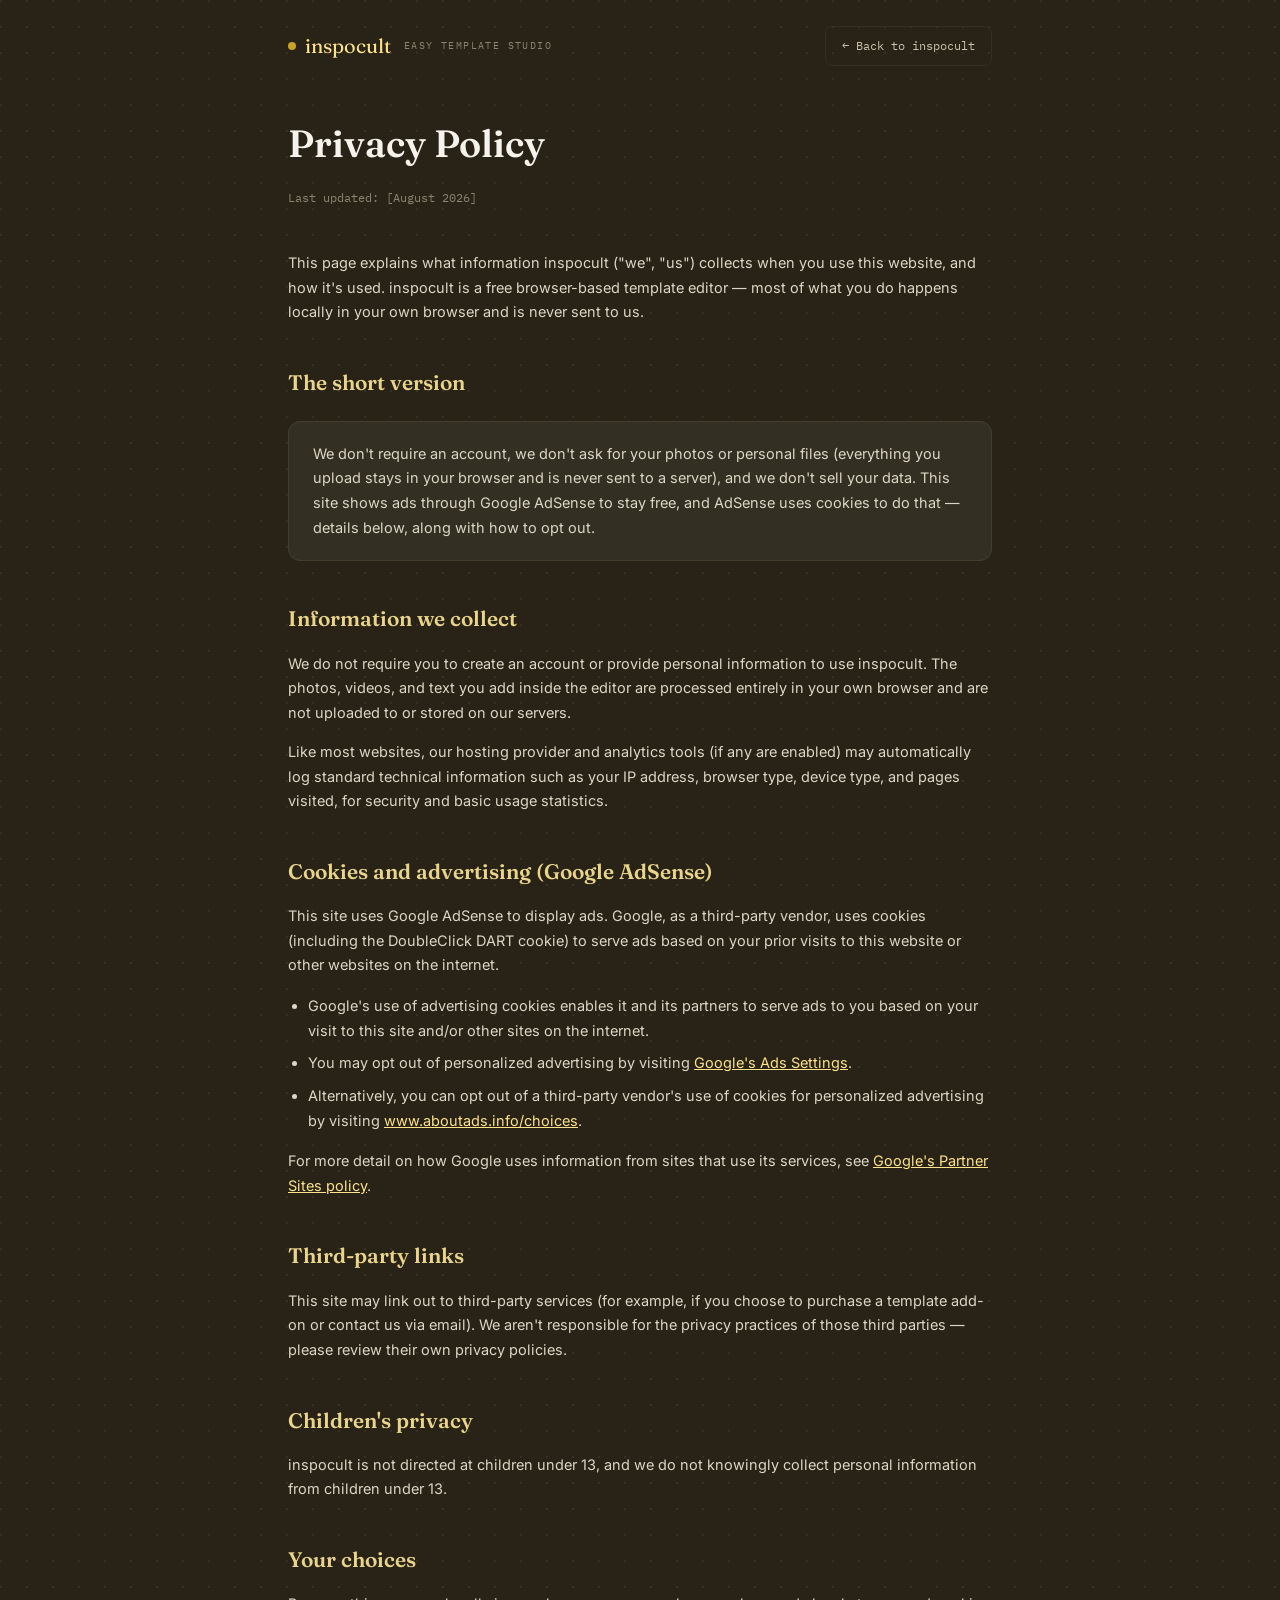
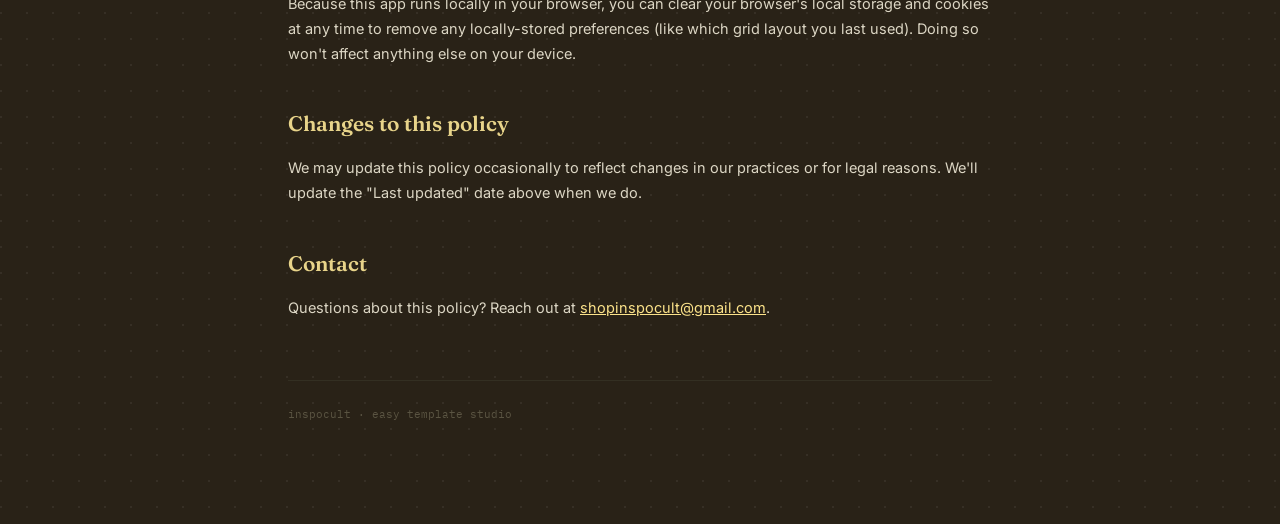
==== privacy-policy.html @ 5709c0bd "Add Google AdSense script to privacy policy Added Google AdSense script for ads integration." ====
<!DOCTYPE html>
<html lang="en">
<head>
  <script async src="https://pagead2.googlesyndication.com/pagead/js/adsbygoogle.js?client=ca-pub-5886701157179675"
     crossorigin="anonymous"></script>
<meta charset="UTF-8">
<meta name="viewport" content="width=device-width, initial-scale=1.0">
<title>Privacy Policy — inspocult</title>
<link rel="preconnect" href="https://fonts.googleapis.com">
<link href="https://fonts.googleapis.com/css2?family=Fraunces:opsz,wght@9..144,400;9..144,500;9..144,600&family=Inter:wght@400;500;600;700&family=IBM+Plex+Mono:wght@400;500&display=swap" rel="stylesheet">
<style>
  :root{
    --ink:#292217;
    --paper:#f6f3ec;
    --line:#332f22;
    --gold:#c9a227;
    --gold-dim:#e8d48a;
    --brand-yellow:#FCE38A;
    --mono:'IBM Plex Mono', monospace;
    --display:'Fraunces', serif;
    --body:'Inter', sans-serif;
  }
  *{box-sizing:border-box;}
  html,body{margin:0; padding:0;}
  body{
    background:var(--ink); color:var(--paper); font-family:var(--body); line-height:1.7;
    background-image: radial-gradient(circle at 1px 1px, rgba(255,255,255,.06) 1px, transparent 1px);
    background-size: 26px 26px;
  }
  .wrap{ max-width:760px; margin:0 auto; padding:0 28px 100px; }
  nav{ display:flex; align-items:center; justify-content:space-between; padding:26px 0; }
  .brand{ display:flex; align-items:center; gap:9px; font-family:var(--display); font-size:20px; color:var(--brand-yellow); text-decoration:none; }
  .brand .dot{ width:8px; height:8px; border-radius:50%; background:var(--gold); display:inline-block; }
  .brand small{ font-family:var(--mono); font-size:10px; text-transform:uppercase; letter-spacing:.14em; color:#8b856f; margin-left:4px; }
  nav a.back{ font-family:var(--mono); font-size:11.5px; color:#c9c3ad; text-decoration:none; border:1px solid var(--line); padding:9px 16px; border-radius:7px; }
  nav a.back:hover{ border-color:var(--gold); color:var(--gold-dim); }
  h1{ font-family:var(--display); font-weight:600; font-size:38px; margin:20px 0 6px; }
  .updated{ font-family:var(--mono); font-size:11.5px; color:#8b856f; margin-bottom:44px; }
  h2{ font-family:var(--display); font-weight:600; font-size:21px; color:var(--gold-dim); margin:40px 0 12px; }
  p, li{ font-size:14.5px; color:#dcd6c4; }
  ul{ padding-left:20px; }
  li{ margin-bottom:8px; }
  a{ color:var(--brand-yellow); }
  .box{ background:#332f22; border:1px solid #443f2d; border-radius:12px; padding:20px 24px; margin:20px 0; }
  footer{ font-family:var(--mono); font-size:11px; color:#5a5442; margin-top:60px; border-top:1px solid var(--line); padding-top:24px; }
</style>
</head>
<body>
  <div class="wrap">
    <nav>
      <a class="brand" href="index.html"><span class="dot"></span>inspocult <small>easy template studio</small></a>
      <a class="back" href="index.html">← Back to inspocult</a>
    </nav>

    <h1>Privacy Policy</h1>
    <p class="updated"><!-- TODO: update this date whenever you edit this page -->Last updated: [August 2026]</p>

    <p>This page explains what information inspocult ("we", "us") collects when you use this website, and how it's used. inspocult is a free browser-based template editor — most of what you do happens locally in your own browser and is never sent to us.</p>

    <h2>The short version</h2>
    <div class="box">
      <p style="margin:0;">We don't require an account, we don't ask for your photos or personal files (everything you upload stays in your browser and is never sent to a server), and we don't sell your data. This site shows ads through Google AdSense to stay free, and AdSense uses cookies to do that — details below, along with how to opt out.</p>
    </div>

    <h2>Information we collect</h2>
    <p>We do not require you to create an account or provide personal information to use inspocult. The photos, videos, and text you add inside the editor are processed entirely in your own browser and are not uploaded to or stored on our servers.</p>
    <p>Like most websites, our hosting provider and analytics tools (if any are enabled) may automatically log standard technical information such as your IP address, browser type, device type, and pages visited, for security and basic usage statistics.</p>

    <h2>Cookies and advertising (Google AdSense)</h2>
    <p>This site uses Google AdSense to display ads. Google, as a third-party vendor, uses cookies (including the DoubleClick DART cookie) to serve ads based on your prior visits to this website or other websites on the internet.</p>
    <ul>
      <li>Google's use of advertising cookies enables it and its partners to serve ads to you based on your visit to this site and/or other sites on the internet.</li>
      <li>You may opt out of personalized advertising by visiting <a href="https://adssettings.google.com" target="_blank" rel="noopener">Google's Ads Settings</a>.</li>
      <li>Alternatively, you can opt out of a third-party vendor's use of cookies for personalized advertising by visiting <a href="https://www.aboutads.info/choices" target="_blank" rel="noopener">www.aboutads.info/choices</a>.</li>
    </ul>
    <p>For more detail on how Google uses information from sites that use its services, see <a href="https://policies.google.com/technologies/partner-sites" target="_blank" rel="noopener">Google's Partner Sites policy</a>.</p>

    <h2>Third-party links</h2>
    <p>This site may link out to third-party services (for example, if you choose to purchase a template add-on or contact us via email). We aren't responsible for the privacy practices of those third parties — please review their own privacy policies.</p>

    <h2>Children's privacy</h2>
    <p>inspocult is not directed at children under 13, and we do not knowingly collect personal information from children under 13.</p>

    <h2>Your choices</h2>
    <p>Because this app runs locally in your browser, you can clear your browser's local storage and cookies at any time to remove any locally-stored preferences (like which grid layout you last used). Doing so won't affect anything else on your device.</p>

    <h2>Changes to this policy</h2>
    <p>We may update this policy occasionally to reflect changes in our practices or for legal reasons. We'll update the "Last updated" date above when we do.</p>

    <h2>Contact</h2>
    <!-- TODO: replace with your real contact email -->
    <p>Questions about this policy? Reach out at <a href="mailto:shopinspocult@gmail.com">shopinspocult@gmail.com</a>.</p>

    <footer>
      inspocult · easy template studio
    </footer>
  </div>
</body>
</html>
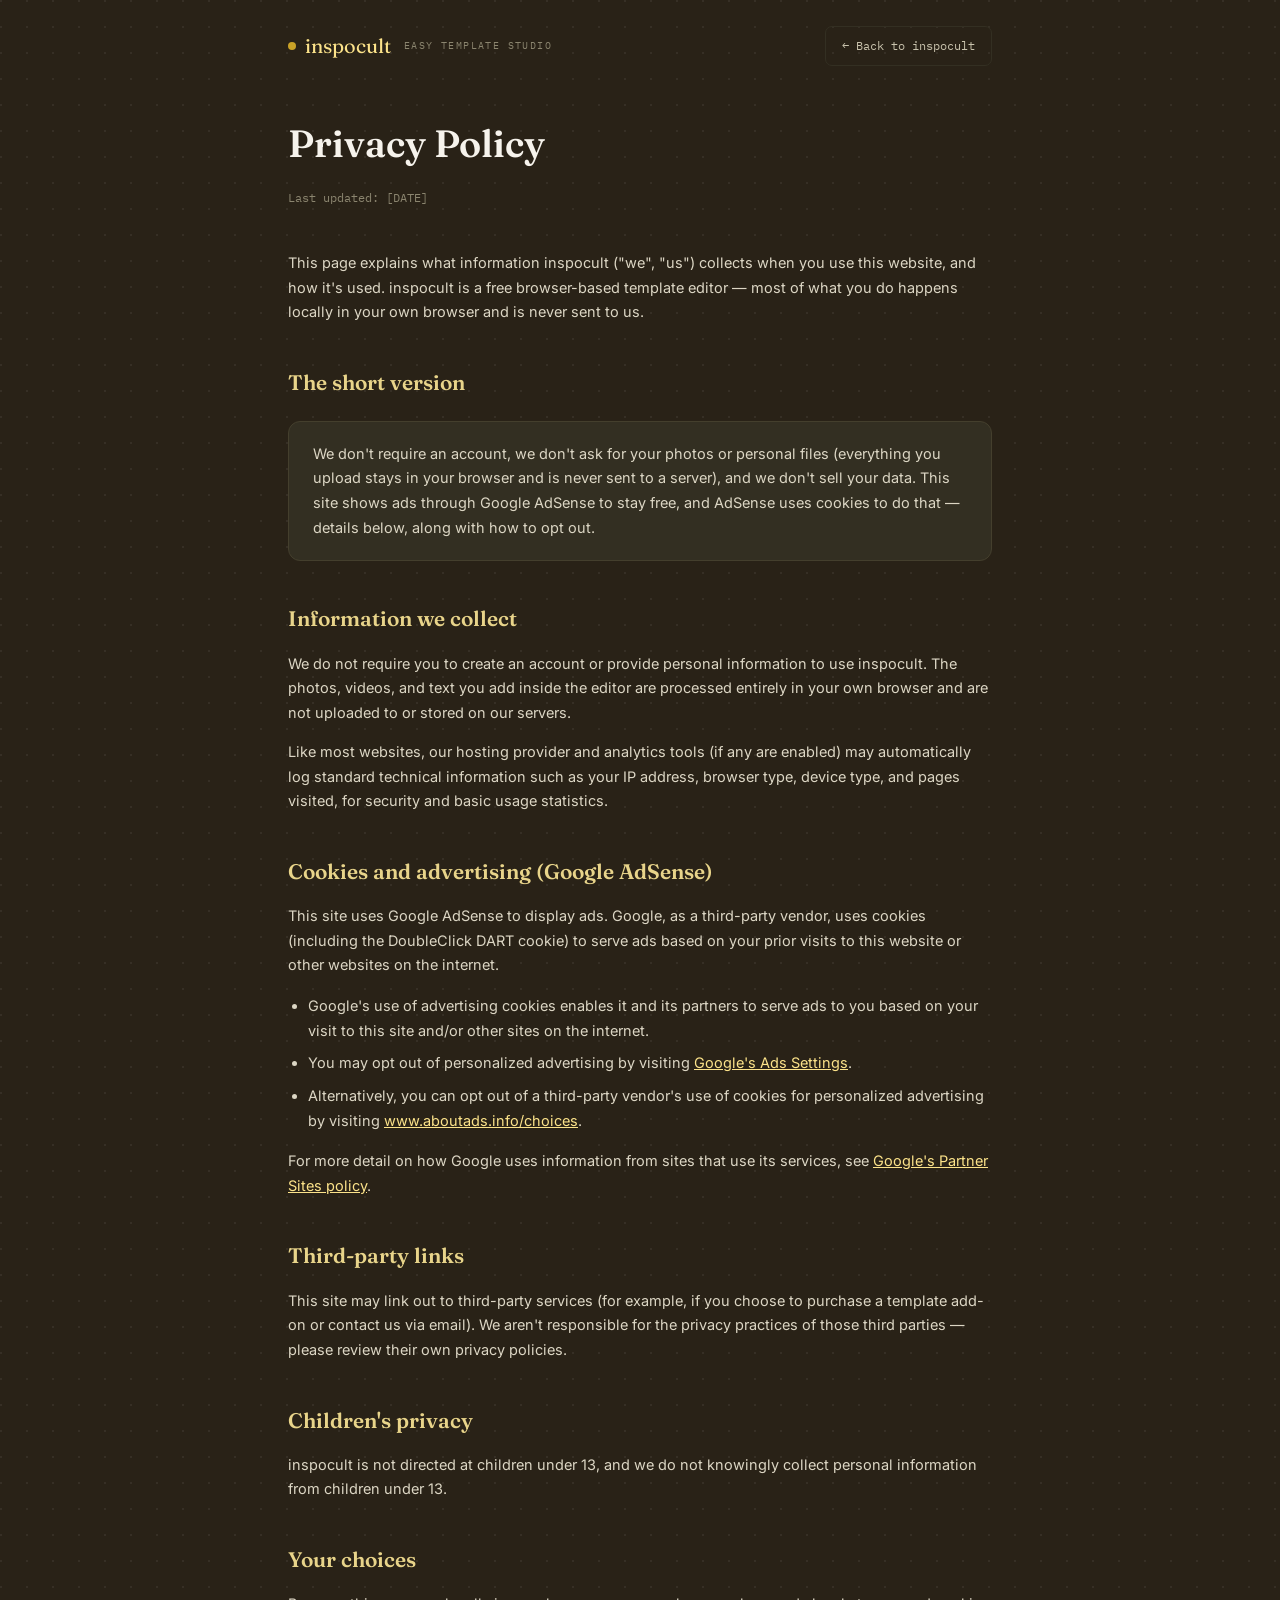
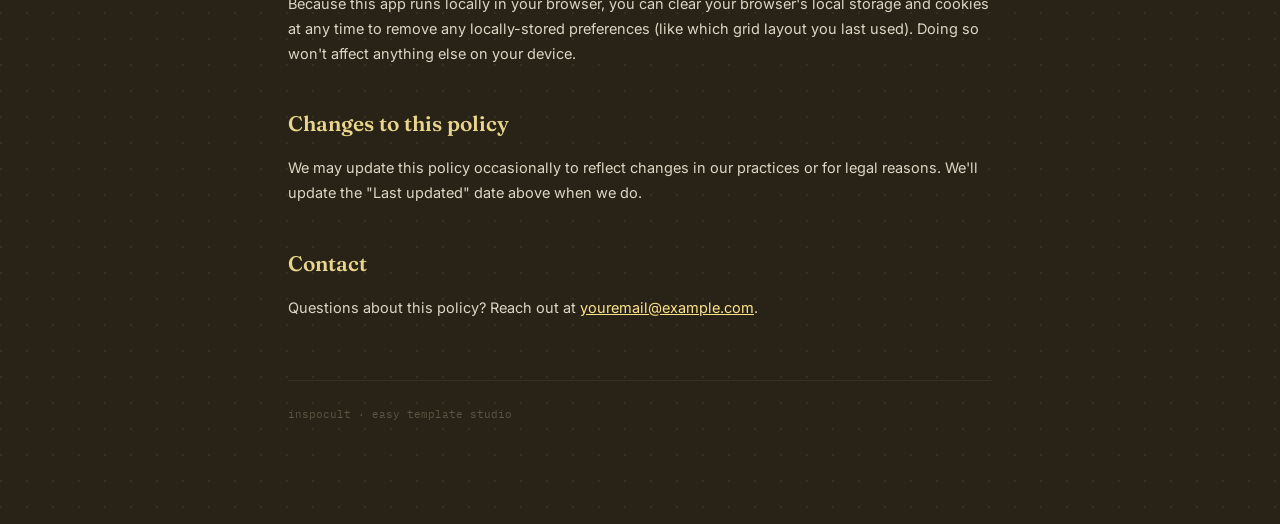
==== commit 13b6f6b2: "Add files via upload" ====
--- a/privacy-policy.html
+++ b/privacy-policy.html
@@ -1,8 +1,6 @@
 <!DOCTYPE html>
 <html lang="en">
 <head>
-  <script async src="https://pagead2.googlesyndication.com/pagead/js/adsbygoogle.js?client=ca-pub-5886701157179675"
-     crossorigin="anonymous"></script>
 <meta charset="UTF-8">
 <meta name="viewport" content="width=device-width, initial-scale=1.0">
 <title>Privacy Policy — inspocult</title>
@@ -53,7 +51,7 @@
     </nav>
 
     <h1>Privacy Policy</h1>
-    <p class="updated"><!-- TODO: update this date whenever you edit this page -->Last updated: [August 2026]</p>
+    <p class="updated"><!-- TODO: update this date whenever you edit this page -->Last updated: [DATE]</p>
 
     <p>This page explains what information inspocult ("we", "us") collects when you use this website, and how it's used. inspocult is a free browser-based template editor — most of what you do happens locally in your own browser and is never sent to us.</p>
 
@@ -89,7 +87,7 @@
 
     <h2>Contact</h2>
     <!-- TODO: replace with your real contact email -->
-    <p>Questions about this policy? Reach out at <a href="mailto:shopinspocult@gmail.com">shopinspocult@gmail.com</a>.</p>
+    <p>Questions about this policy? Reach out at <a href="mailto:youremail@example.com">youremail@example.com</a>.</p>
 
     <footer>
       inspocult · easy template studio
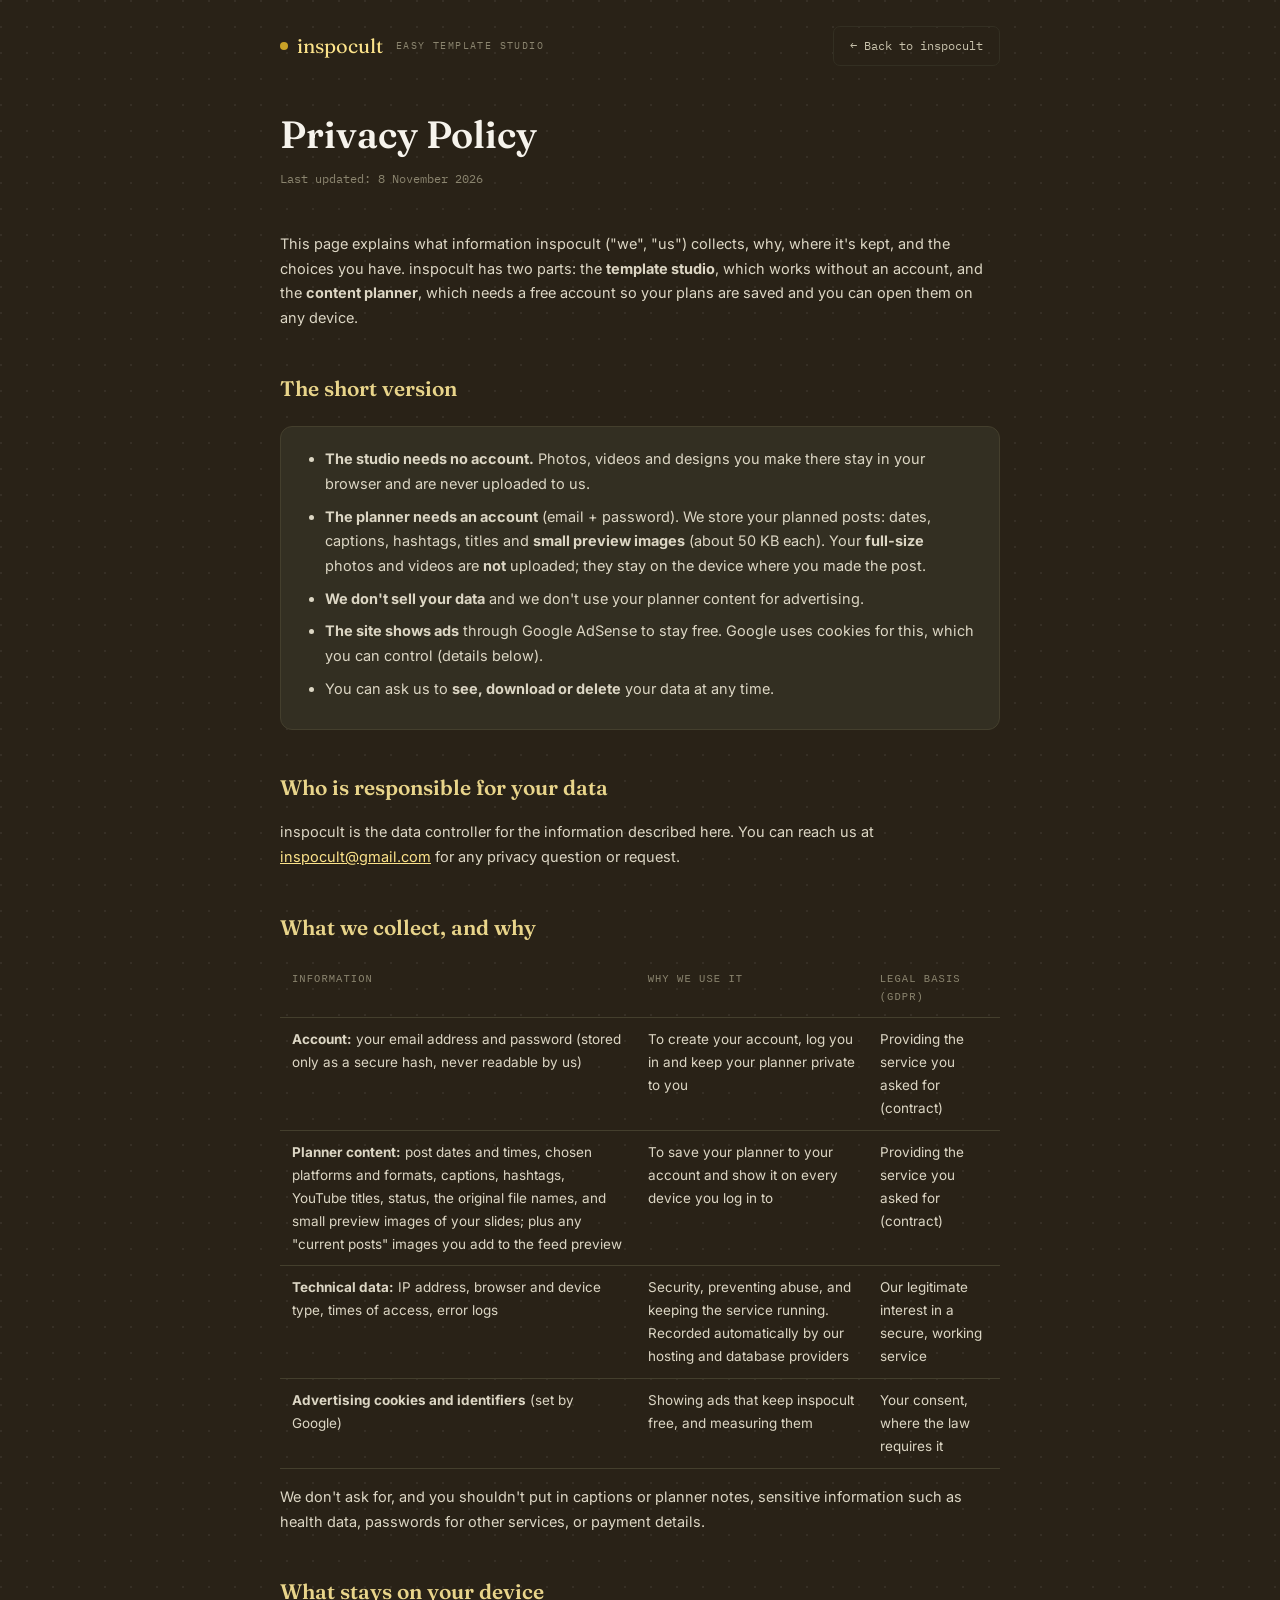
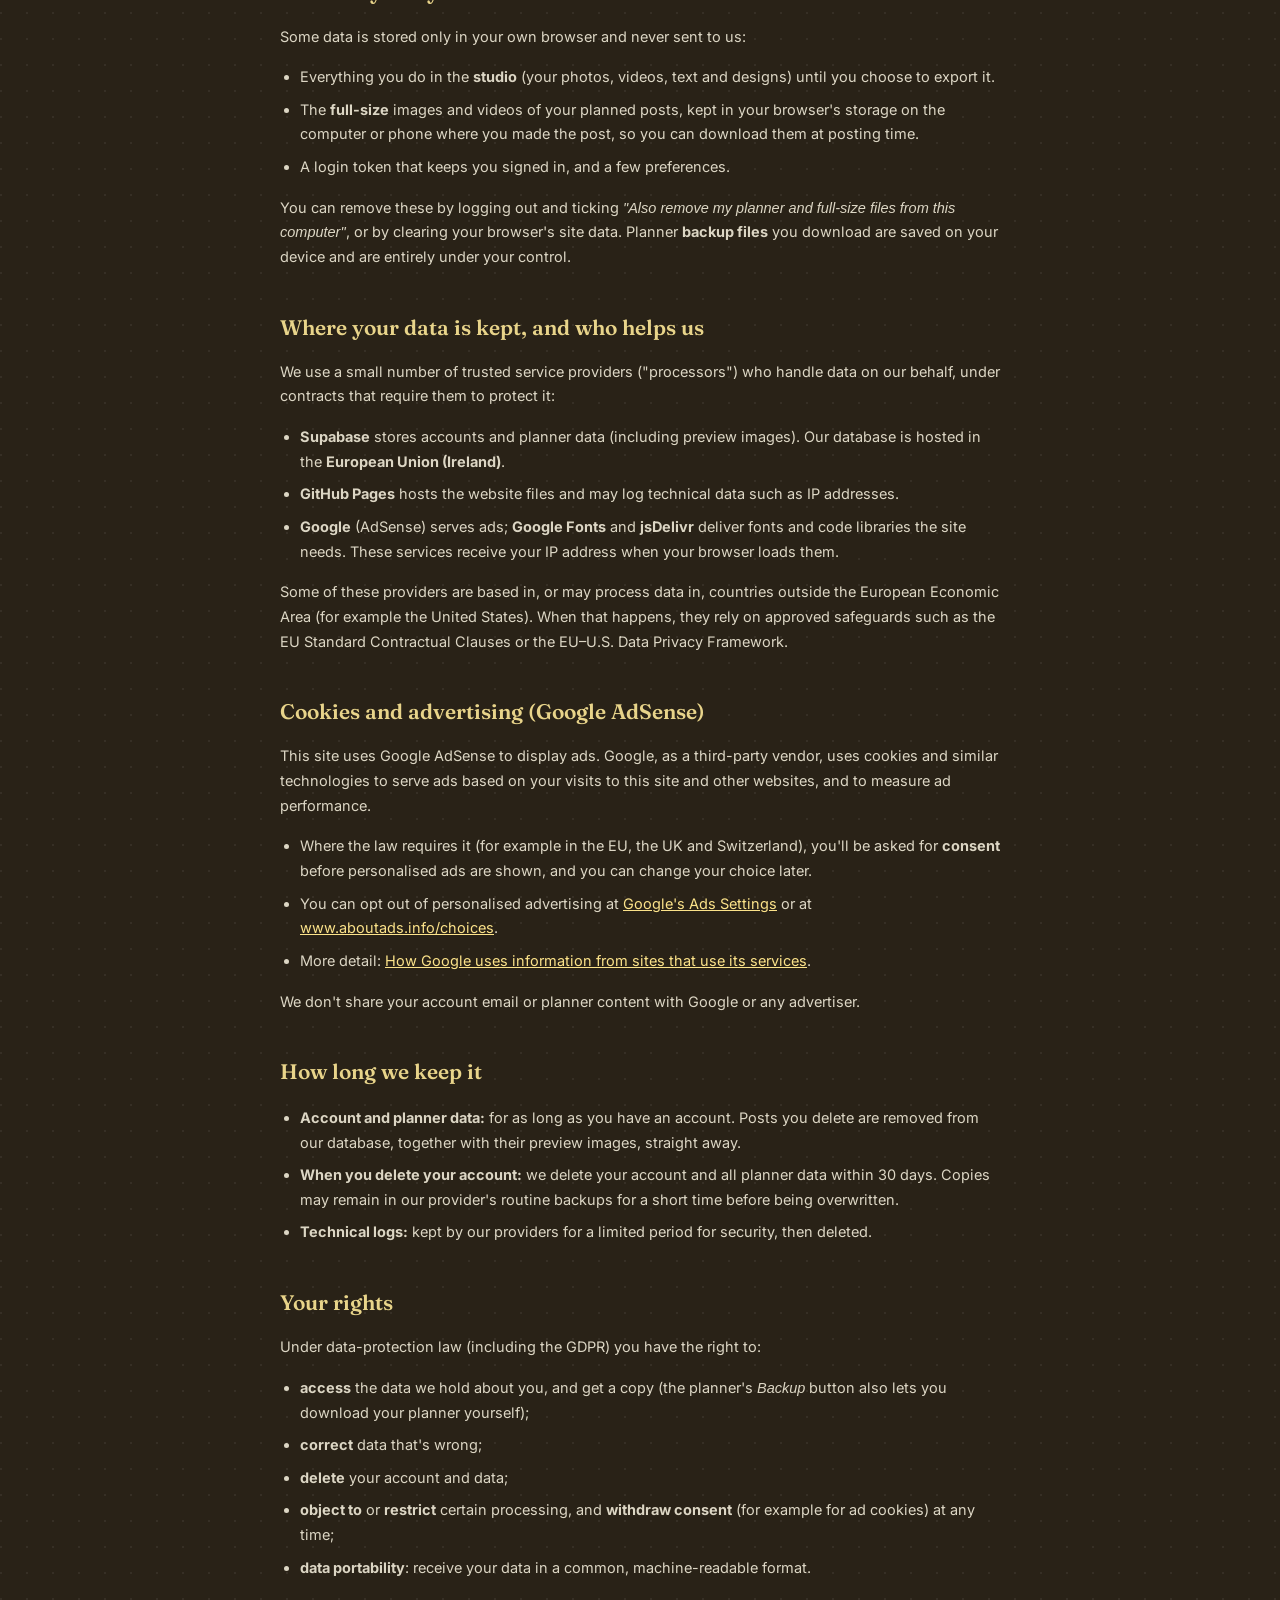
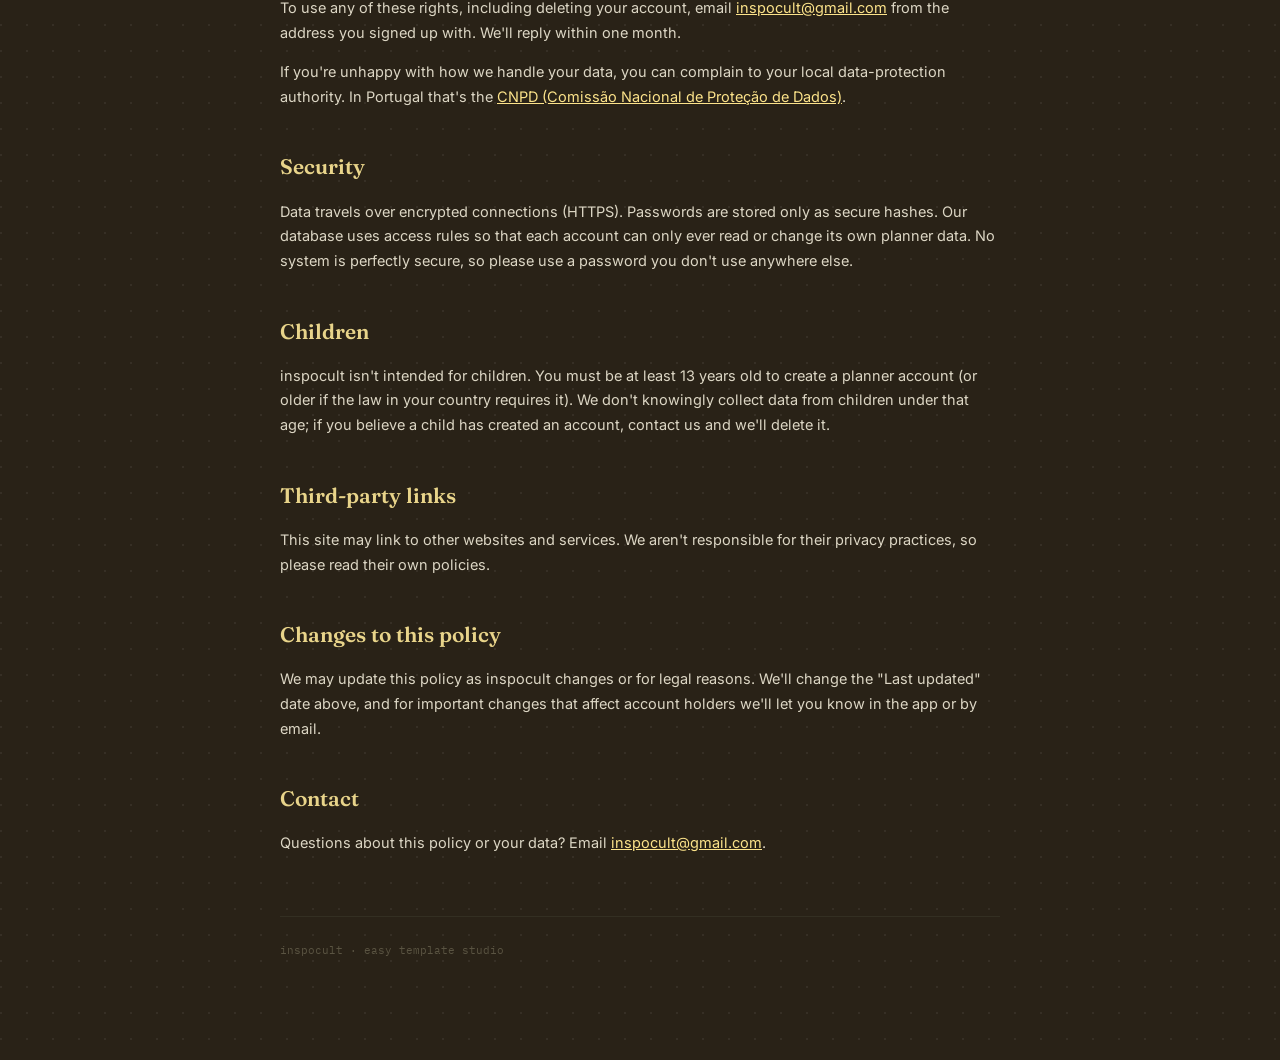
==== commit 234f0992: "Add files via upload" ====
--- a/privacy-policy.html
+++ b/privacy-policy.html
@@ -4,6 +4,8 @@
 <meta charset="UTF-8">
 <meta name="viewport" content="width=device-width, initial-scale=1.0">
 <title>Privacy Policy — inspocult</title>
+<meta name="description" content="How inspocult handles your data: the free template studio, planner accounts, and ads.">
+<link rel="icon" href="icon-192.png">
 <link rel="preconnect" href="https://fonts.googleapis.com">
 <link href="https://fonts.googleapis.com/css2?family=Fraunces:opsz,wght@9..144,400;9..144,500;9..144,600&family=Inter:wght@400;500;600;700&family=IBM+Plex+Mono:wght@400;500&display=swap" rel="stylesheet">
 <style>
@@ -25,21 +27,27 @@
     background-image: radial-gradient(circle at 1px 1px, rgba(255,255,255,.06) 1px, transparent 1px);
     background-size: 26px 26px;
   }
-  .wrap{ max-width:760px; margin:0 auto; padding:0 28px 100px; }
-  nav{ display:flex; align-items:center; justify-content:space-between; padding:26px 0; }
+  .wrap{ max-width:760px; margin:0 auto; padding:0 20px 100px; }
+  nav{ display:flex; align-items:center; justify-content:space-between; gap:12px; flex-wrap:wrap; padding:26px 0; }
   .brand{ display:flex; align-items:center; gap:9px; font-family:var(--display); font-size:20px; color:var(--brand-yellow); text-decoration:none; }
   .brand .dot{ width:8px; height:8px; border-radius:50%; background:var(--gold); display:inline-block; }
   .brand small{ font-family:var(--mono); font-size:10px; text-transform:uppercase; letter-spacing:.14em; color:#8b856f; margin-left:4px; }
   nav a.back{ font-family:var(--mono); font-size:11.5px; color:#c9c3ad; text-decoration:none; border:1px solid var(--line); padding:9px 16px; border-radius:7px; }
   nav a.back:hover{ border-color:var(--gold); color:var(--gold-dim); }
-  h1{ font-family:var(--display); font-weight:600; font-size:38px; margin:20px 0 6px; }
+  h1{ font-family:var(--display); font-weight:600; font-size:38px; margin:20px 0 6px; line-height:1.2; }
   .updated{ font-family:var(--mono); font-size:11.5px; color:#8b856f; margin-bottom:44px; }
   h2{ font-family:var(--display); font-weight:600; font-size:21px; color:var(--gold-dim); margin:40px 0 12px; }
+  h3{ font-family:var(--body); font-weight:600; font-size:15px; color:var(--paper); margin:22px 0 6px; }
   p, li{ font-size:14.5px; color:#dcd6c4; }
   ul{ padding-left:20px; }
   li{ margin-bottom:8px; }
   a{ color:var(--brand-yellow); }
   .box{ background:#332f22; border:1px solid #443f2d; border-radius:12px; padding:20px 24px; margin:20px 0; }
+  .box ul{ margin:0; }
+  .table-wrap{ overflow-x:auto; margin:16px 0; }
+  table{ width:100%; border-collapse:collapse; font-size:13.5px; min-width:520px; }
+  th, td{ text-align:left; vertical-align:top; padding:10px 12px; border-bottom:1px solid #443f2d; color:#dcd6c4; }
+  th{ font-family:var(--mono); font-size:10.5px; letter-spacing:.1em; text-transform:uppercase; color:#8b856f; font-weight:500; }
   footer{ font-family:var(--mono); font-size:11px; color:#5a5442; margin-top:60px; border-top:1px solid var(--line); padding-top:24px; }
 </style>
 </head>
@@ -51,43 +59,98 @@
     </nav>
 
     <h1>Privacy Policy</h1>
-    <p class="updated"><!-- TODO: update this date whenever you edit this page -->Last updated: [DATE]</p>
+    <p class="updated">Last updated: 8 November 2026</p>
 
-    <p>This page explains what information inspocult ("we", "us") collects when you use this website, and how it's used. inspocult is a free browser-based template editor — most of what you do happens locally in your own browser and is never sent to us.</p>
+    <p>This page explains what information inspocult ("we", "us") collects, why, where it's kept, and the choices you have. inspocult has two parts: the <b>template studio</b>, which works without an account, and the <b>content planner</b>, which needs a free account so your plans are saved and you can open them on any device.</p>
 
     <h2>The short version</h2>
     <div class="box">
-      <p style="margin:0;">We don't require an account, we don't ask for your photos or personal files (everything you upload stays in your browser and is never sent to a server), and we don't sell your data. This site shows ads through Google AdSense to stay free, and AdSense uses cookies to do that — details below, along with how to opt out.</p>
+      <ul>
+        <li><b>The studio needs no account.</b> Photos, videos and designs you make there stay in your browser and are never uploaded to us.</li>
+        <li><b>The planner needs an account</b> (email + password). We store your planned posts: dates, captions, hashtags, titles and <b>small preview images</b> (about 50 KB each). Your <b>full-size</b> photos and videos are <b>not</b> uploaded; they stay on the device where you made the post.</li>
+        <li><b>We don't sell your data</b> and we don't use your planner content for advertising.</li>
+        <li><b>The site shows ads</b> through Google AdSense to stay free. Google uses cookies for this, which you can control (details below).</li>
+        <li>You can ask us to <b>see, download or delete</b> your data at any time.</li>
+      </ul>
     </div>
 
-    <h2>Information we collect</h2>
-    <p>We do not require you to create an account or provide personal information to use inspocult. The photos, videos, and text you add inside the editor are processed entirely in your own browser and are not uploaded to or stored on our servers.</p>
-    <p>Like most websites, our hosting provider and analytics tools (if any are enabled) may automatically log standard technical information such as your IP address, browser type, device type, and pages visited, for security and basic usage statistics.</p>
+    <h2>Who is responsible for your data</h2>
+    <p>inspocult is the data controller for the information described here. You can reach us at <a href="mailto:inspocult@gmail.com">inspocult@gmail.com</a> for any privacy question or request.</p>
+
+    <h2>What we collect, and why</h2>
+    <div class="table-wrap">
+      <table>
+        <thead><tr><th>Information</th><th>Why we use it</th><th>Legal basis (GDPR)</th></tr></thead>
+        <tbody>
+          <tr><td><b>Account:</b> your email address and password (stored only as a secure hash, never readable by us)</td><td>To create your account, log you in and keep your planner private to you</td><td>Providing the service you asked for (contract)</td></tr>
+          <tr><td><b>Planner content:</b> post dates and times, chosen platforms and formats, captions, hashtags, YouTube titles, status, the original file names, and small preview images of your slides; plus any "current posts" images you add to the feed preview</td><td>To save your planner to your account and show it on every device you log in to</td><td>Providing the service you asked for (contract)</td></tr>
+          <tr><td><b>Technical data:</b> IP address, browser and device type, times of access, error logs</td><td>Security, preventing abuse, and keeping the service running. Recorded automatically by our hosting and database providers</td><td>Our legitimate interest in a secure, working service</td></tr>
+          <tr><td><b>Advertising cookies and identifiers</b> (set by Google)</td><td>Showing ads that keep inspocult free, and measuring them</td><td>Your consent, where the law requires it</td></tr>
+        </tbody>
+      </table>
+    </div>
+    <p>We don't ask for, and you shouldn't put in captions or planner notes, sensitive information such as health data, passwords for other services, or payment details.</p>
+
+    <h2>What stays on your device</h2>
+    <p>Some data is stored only in your own browser and never sent to us:</p>
+    <ul>
+      <li>Everything you do in the <b>studio</b> (your photos, videos, text and designs) until you choose to export it.</li>
+      <li>The <b>full-size</b> images and videos of your planned posts, kept in your browser's storage on the computer or phone where you made the post, so you can download them at posting time.</li>
+      <li>A login token that keeps you signed in, and a few preferences.</li>
+    </ul>
+    <p>You can remove these by logging out and ticking <i>"Also remove my planner and full-size files from this computer"</i>, or by clearing your browser's site data. Planner <b>backup files</b> you download are saved on your device and are entirely under your control.</p>
+
+    <h2>Where your data is kept, and who helps us</h2>
+    <p>We use a small number of trusted service providers ("processors") who handle data on our behalf, under contracts that require them to protect it:</p>
+    <ul>
+      <li><b>Supabase</b> stores accounts and planner data (including preview images). Our database is hosted in the <b>European Union (Ireland)</b>.</li>
+      <li><b>GitHub Pages</b> hosts the website files and may log technical data such as IP addresses.</li>
+      <li><b>Google</b> (AdSense) serves ads; <b>Google Fonts</b> and <b>jsDelivr</b> deliver fonts and code libraries the site needs. These services receive your IP address when your browser loads them.</li>
+    </ul>
+    <p>Some of these providers are based in, or may process data in, countries outside the European Economic Area (for example the United States). When that happens, they rely on approved safeguards such as the EU Standard Contractual Clauses or the EU–U.S. Data Privacy Framework.</p>
 
     <h2>Cookies and advertising (Google AdSense)</h2>
-    <p>This site uses Google AdSense to display ads. Google, as a third-party vendor, uses cookies (including the DoubleClick DART cookie) to serve ads based on your prior visits to this website or other websites on the internet.</p>
+    <p>This site uses Google AdSense to display ads. Google, as a third-party vendor, uses cookies and similar technologies to serve ads based on your visits to this site and other websites, and to measure ad performance.</p>
     <ul>
-      <li>Google's use of advertising cookies enables it and its partners to serve ads to you based on your visit to this site and/or other sites on the internet.</li>
-      <li>You may opt out of personalized advertising by visiting <a href="https://adssettings.google.com" target="_blank" rel="noopener">Google's Ads Settings</a>.</li>
-      <li>Alternatively, you can opt out of a third-party vendor's use of cookies for personalized advertising by visiting <a href="https://www.aboutads.info/choices" target="_blank" rel="noopener">www.aboutads.info/choices</a>.</li>
+      <li>Where the law requires it (for example in the EU, the UK and Switzerland), you'll be asked for <b>consent</b> before personalised ads are shown, and you can change your choice later.</li>
+      <li>You can opt out of personalised advertising at <a href="https://adssettings.google.com" target="_blank" rel="noopener">Google's Ads Settings</a> or at <a href="https://www.aboutads.info/choices" target="_blank" rel="noopener">www.aboutads.info/choices</a>.</li>
+      <li>More detail: <a href="https://policies.google.com/technologies/partner-sites" target="_blank" rel="noopener">How Google uses information from sites that use its services</a>.</li>
     </ul>
-    <p>For more detail on how Google uses information from sites that use its services, see <a href="https://policies.google.com/technologies/partner-sites" target="_blank" rel="noopener">Google's Partner Sites policy</a>.</p>
+    <p>We don't share your account email or planner content with Google or any advertiser.</p>
+
+    <h2>How long we keep it</h2>
+    <ul>
+      <li><b>Account and planner data:</b> for as long as you have an account. Posts you delete are removed from our database, together with their preview images, straight away.</li>
+      <li><b>When you delete your account:</b> we delete your account and all planner data within 30 days. Copies may remain in our provider's routine backups for a short time before being overwritten.</li>
+      <li><b>Technical logs:</b> kept by our providers for a limited period for security, then deleted.</li>
+    </ul>
+
+    <h2>Your rights</h2>
+    <p>Under data-protection law (including the GDPR) you have the right to:</p>
+    <ul>
+      <li><b>access</b> the data we hold about you, and get a copy (the planner's <i>Backup</i> button also lets you download your planner yourself);</li>
+      <li><b>correct</b> data that's wrong;</li>
+      <li><b>delete</b> your account and data;</li>
+      <li><b>object to</b> or <b>restrict</b> certain processing, and <b>withdraw consent</b> (for example for ad cookies) at any time;</li>
+      <li><b>data portability</b>: receive your data in a common, machine-readable format.</li>
+    </ul>
+    <p>To use any of these rights, including deleting your account, email <a href="mailto:inspocult@gmail.com">inspocult@gmail.com</a> from the address you signed up with. We'll reply within one month.</p>
+    <p>If you're unhappy with how we handle your data, you can complain to your local data-protection authority. In Portugal that's the <a href="https://www.cnpd.pt" target="_blank" rel="noopener">CNPD (Comissão Nacional de Proteção de Dados)</a>.</p>
+
+    <h2>Security</h2>
+    <p>Data travels over encrypted connections (HTTPS). Passwords are stored only as secure hashes. Our database uses access rules so that each account can only ever read or change its own planner data. No system is perfectly secure, so please use a password you don't use anywhere else.</p>
+
+    <h2>Children</h2>
+    <p>inspocult isn't intended for children. You must be at least 13 years old to create a planner account (or older if the law in your country requires it). We don't knowingly collect data from children under that age; if you believe a child has created an account, contact us and we'll delete it.</p>
 
     <h2>Third-party links</h2>
-    <p>This site may link out to third-party services (for example, if you choose to purchase a template add-on or contact us via email). We aren't responsible for the privacy practices of those third parties — please review their own privacy policies.</p>
-
-    <h2>Children's privacy</h2>
-    <p>inspocult is not directed at children under 13, and we do not knowingly collect personal information from children under 13.</p>
-
-    <h2>Your choices</h2>
-    <p>Because this app runs locally in your browser, you can clear your browser's local storage and cookies at any time to remove any locally-stored preferences (like which grid layout you last used). Doing so won't affect anything else on your device.</p>
+    <p>This site may link to other websites and services. We aren't responsible for their privacy practices, so please read their own policies.</p>
 
     <h2>Changes to this policy</h2>
-    <p>We may update this policy occasionally to reflect changes in our practices or for legal reasons. We'll update the "Last updated" date above when we do.</p>
+    <p>We may update this policy as inspocult changes or for legal reasons. We'll change the "Last updated" date above, and for important changes that affect account holders we'll let you know in the app or by email.</p>
 
     <h2>Contact</h2>
-    <!-- TODO: replace with your real contact email -->
-    <p>Questions about this policy? Reach out at <a href="mailto:youremail@example.com">youremail@example.com</a>.</p>
+    <p>Questions about this policy or your data? Email <a href="mailto:inspocult@gmail.com">inspocult@gmail.com</a>.</p>
 
     <footer>
       inspocult · easy template studio
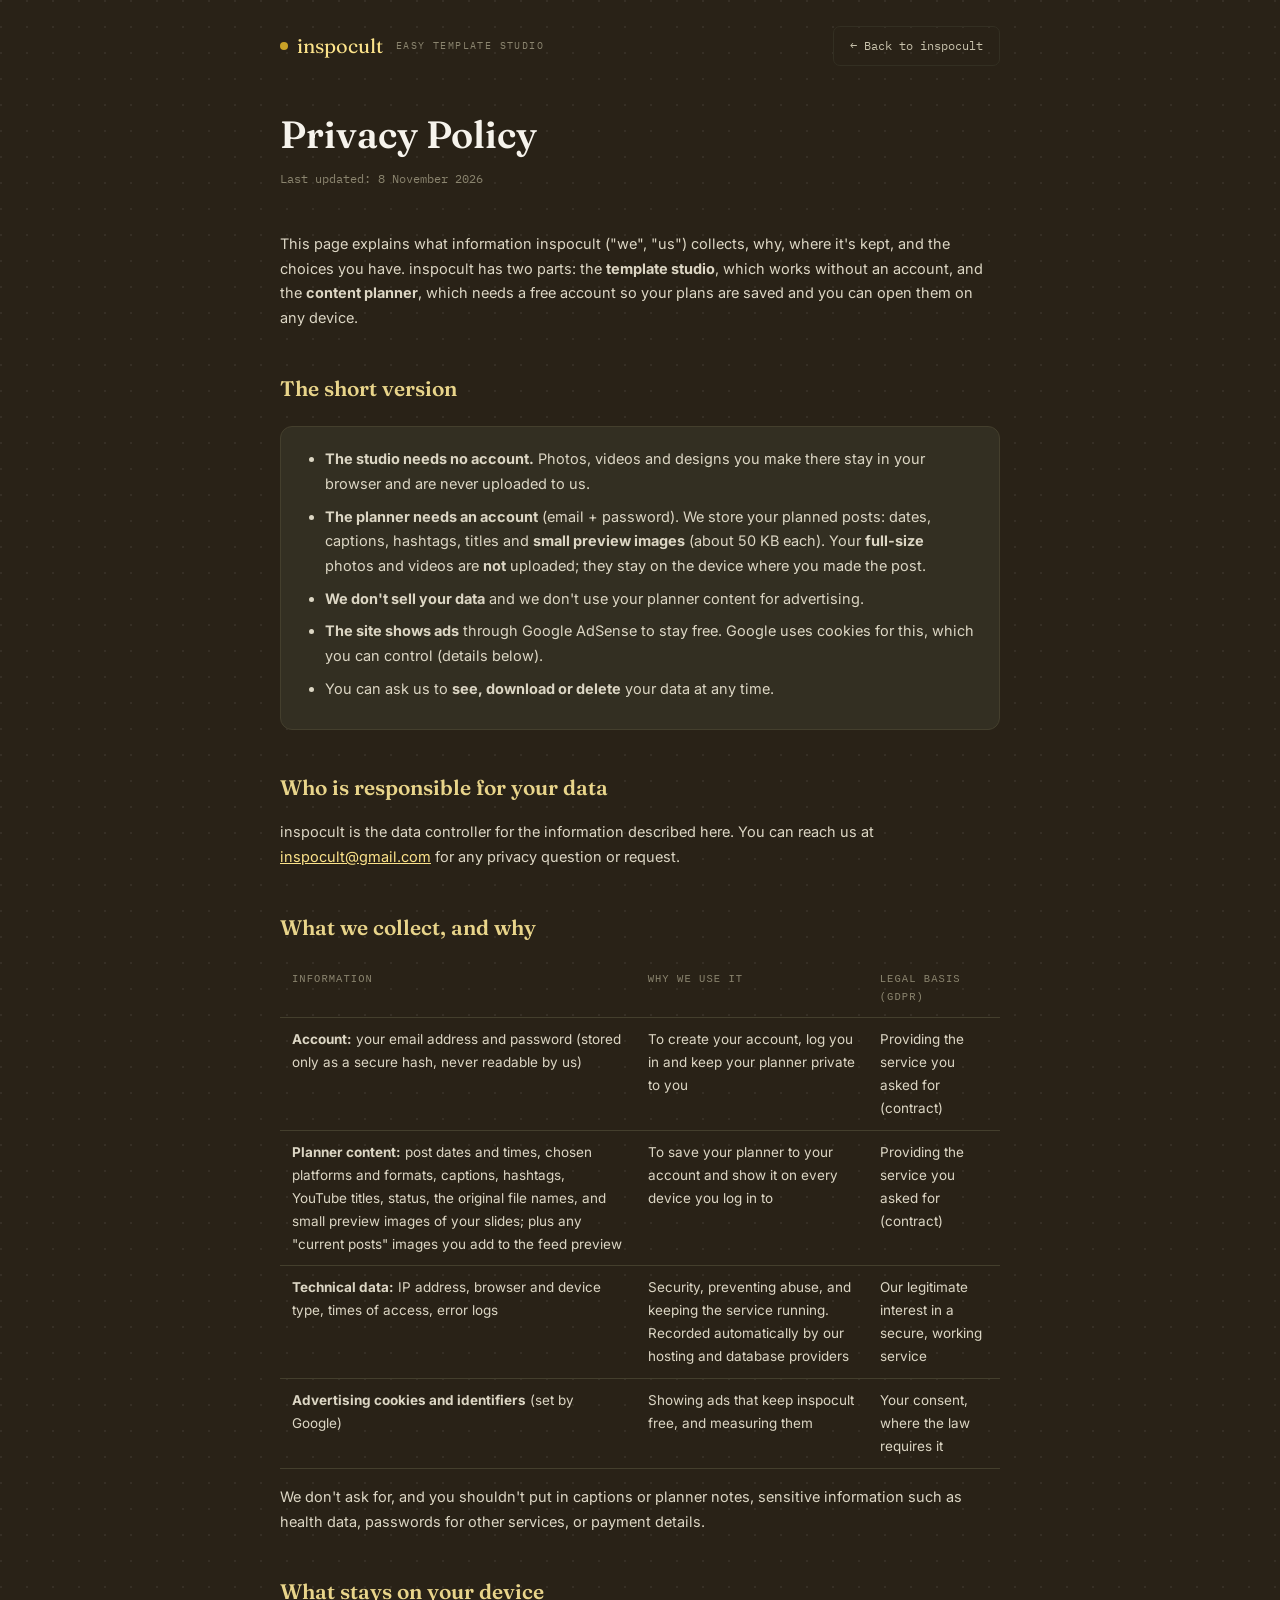
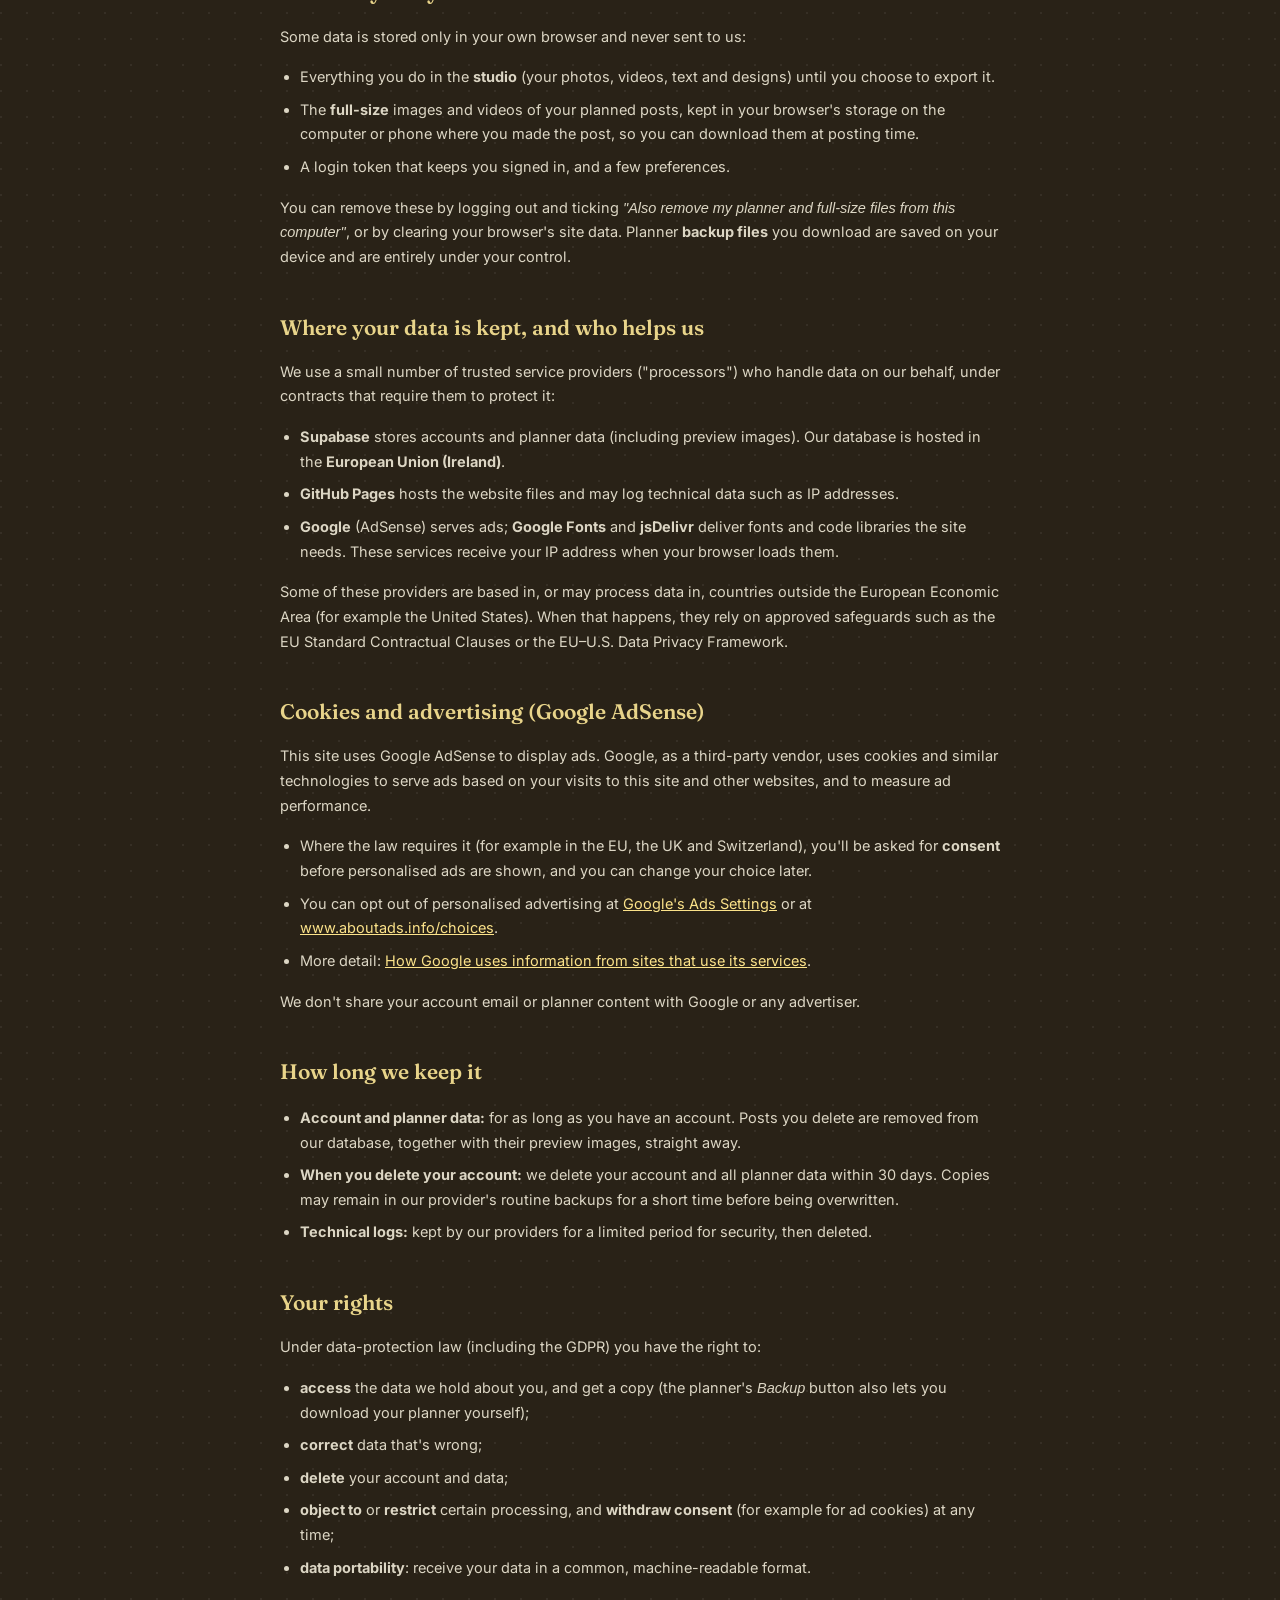
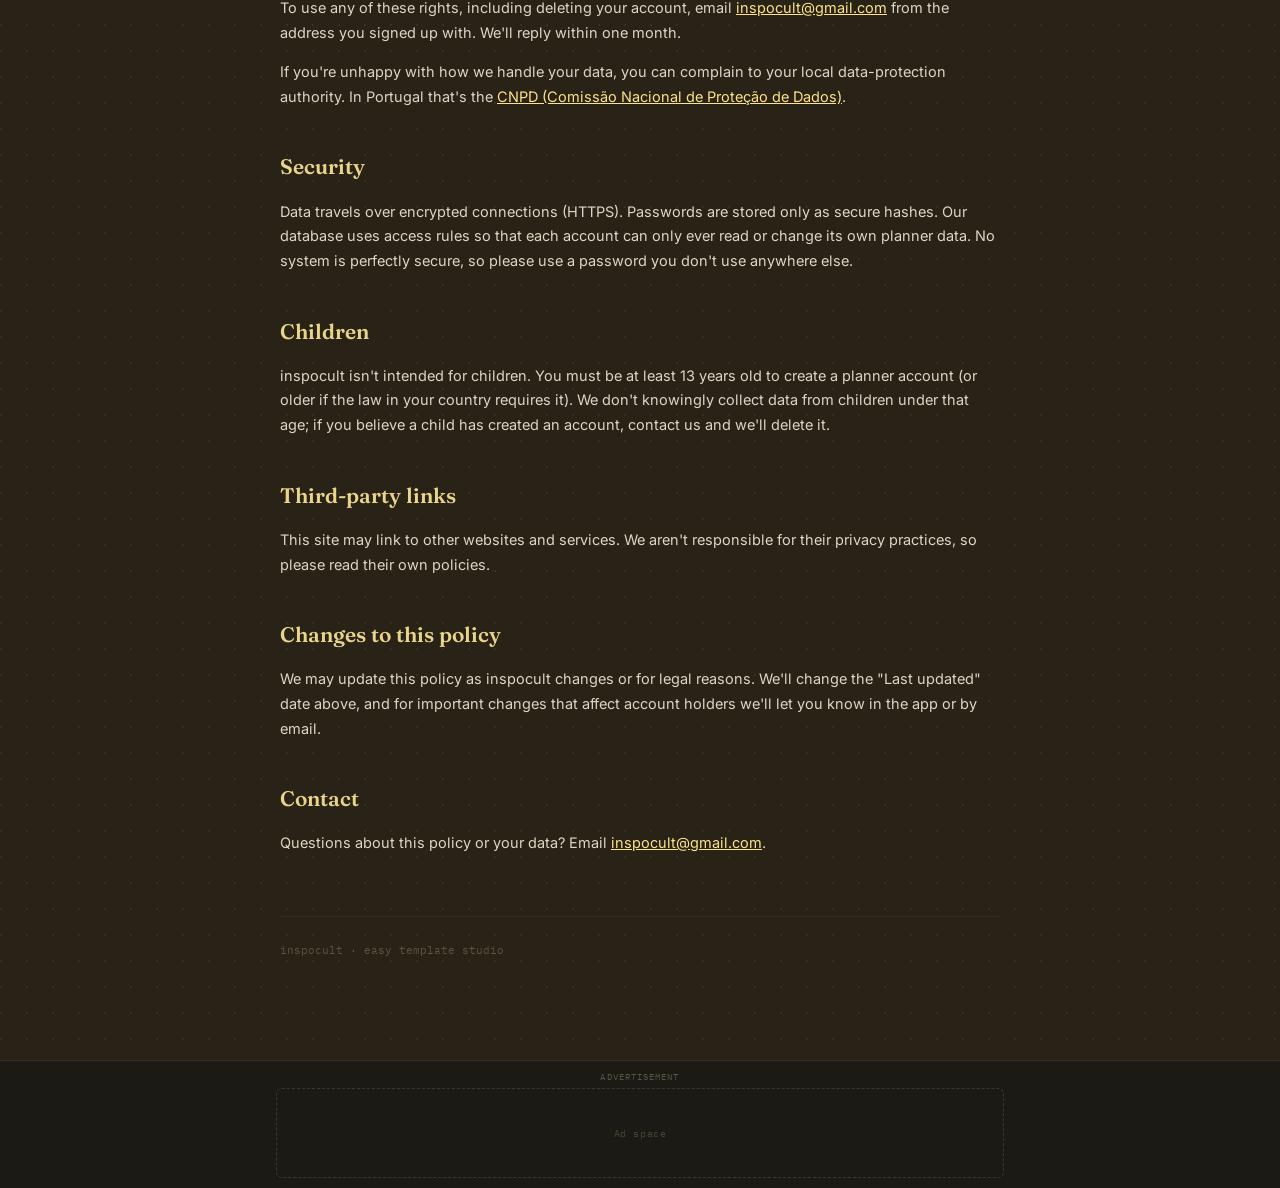
==== commit 57bbeeba: "Add files via upload" ====
--- a/privacy-policy.html
+++ b/privacy-policy.html
@@ -6,6 +6,7 @@
 <title>Privacy Policy — inspocult</title>
 <meta name="description" content="How inspocult handles your data: the free template studio, planner accounts, and ads.">
 <link rel="icon" href="icon-192.png">
+<script async src="https://pagead2.googlesyndication.com/pagead/js/adsbygoogle.js?client=ca-pub-4805663093054929" crossorigin="anonymous"></script>
 <link rel="preconnect" href="https://fonts.googleapis.com">
 <link href="https://fonts.googleapis.com/css2?family=Fraunces:opsz,wght@9..144,400;9..144,500;9..144,600&family=Inter:wght@400;500;600;700&family=IBM+Plex+Mono:wght@400;500&display=swap" rel="stylesheet">
 <style>
@@ -49,6 +50,17 @@
   th, td{ text-align:left; vertical-align:top; padding:10px 12px; border-bottom:1px solid #443f2d; color:#dcd6c4; }
   th{ font-family:var(--mono); font-size:10.5px; letter-spacing:.1em; text-transform:uppercase; color:#8b856f; font-weight:500; }
   footer{ font-family:var(--mono); font-size:11px; color:#5a5442; margin-top:60px; border-top:1px solid var(--line); padding-top:24px; }
+
+  /* ---------- Bottom ad (one banner per page / tab) ---------- */
+  .site-ad-bar{ display:flex; flex-direction:column; align-items:center; gap:4px; padding:8px 12px 10px; border-top:1px solid #332f22; background:#1c1a14; }
+  .site-ad-label{ font-family:'IBM Plex Mono', monospace; font-size:9px; letter-spacing:.12em; text-transform:uppercase; color:#5a5442; }
+  .site-ad-box{ position:relative; display:flex; align-items:center; justify-content:center; max-width:100%; outline:1px dashed #3d3826; outline-offset:-1px; border-radius:6px; overflow:hidden; }
+  .site-ad-box, .site-ad{ width:728px; height:90px; }
+  .site-ad{ display:inline-block; position:relative; z-index:1; flex-shrink:0; }
+  .site-ad-ph{ position:absolute; font-family:'IBM Plex Mono', monospace; font-size:10px; color:#4a4533; letter-spacing:.06em; pointer-events:none; }
+  .site-ad-box:has(.site-ad[data-ad-status="filled"]) .site-ad-ph{ display:none; }
+  .site-ad-box:has(.site-ad[data-ad-status="filled"]){ outline-color:transparent; }
+  @media (max-width:760px){ .site-ad-box, .site-ad{ width:320px; height:50px; } .site-ad-bar{ padding:5px 8px 6px; } }
 </style>
 </head>
 <body>
@@ -156,5 +168,12 @@
       inspocult · easy template studio
     </footer>
   </div>
+  <div class="site-ad-bar">
+    <div class="site-ad-label">Advertisement</div>
+    <div class="site-ad-box"><span class="site-ad-ph">Ad space</span>
+      <ins class="adsbygoogle site-ad" data-ad-client="ca-pub-4805663093054929" data-ad-slot="0000000002"></ins>
+    </div>
+  </div>
+  <script>try { (window.adsbygoogle = window.adsbygoogle || []).push({}); } catch(e) {}</script>
 </body>
 </html>
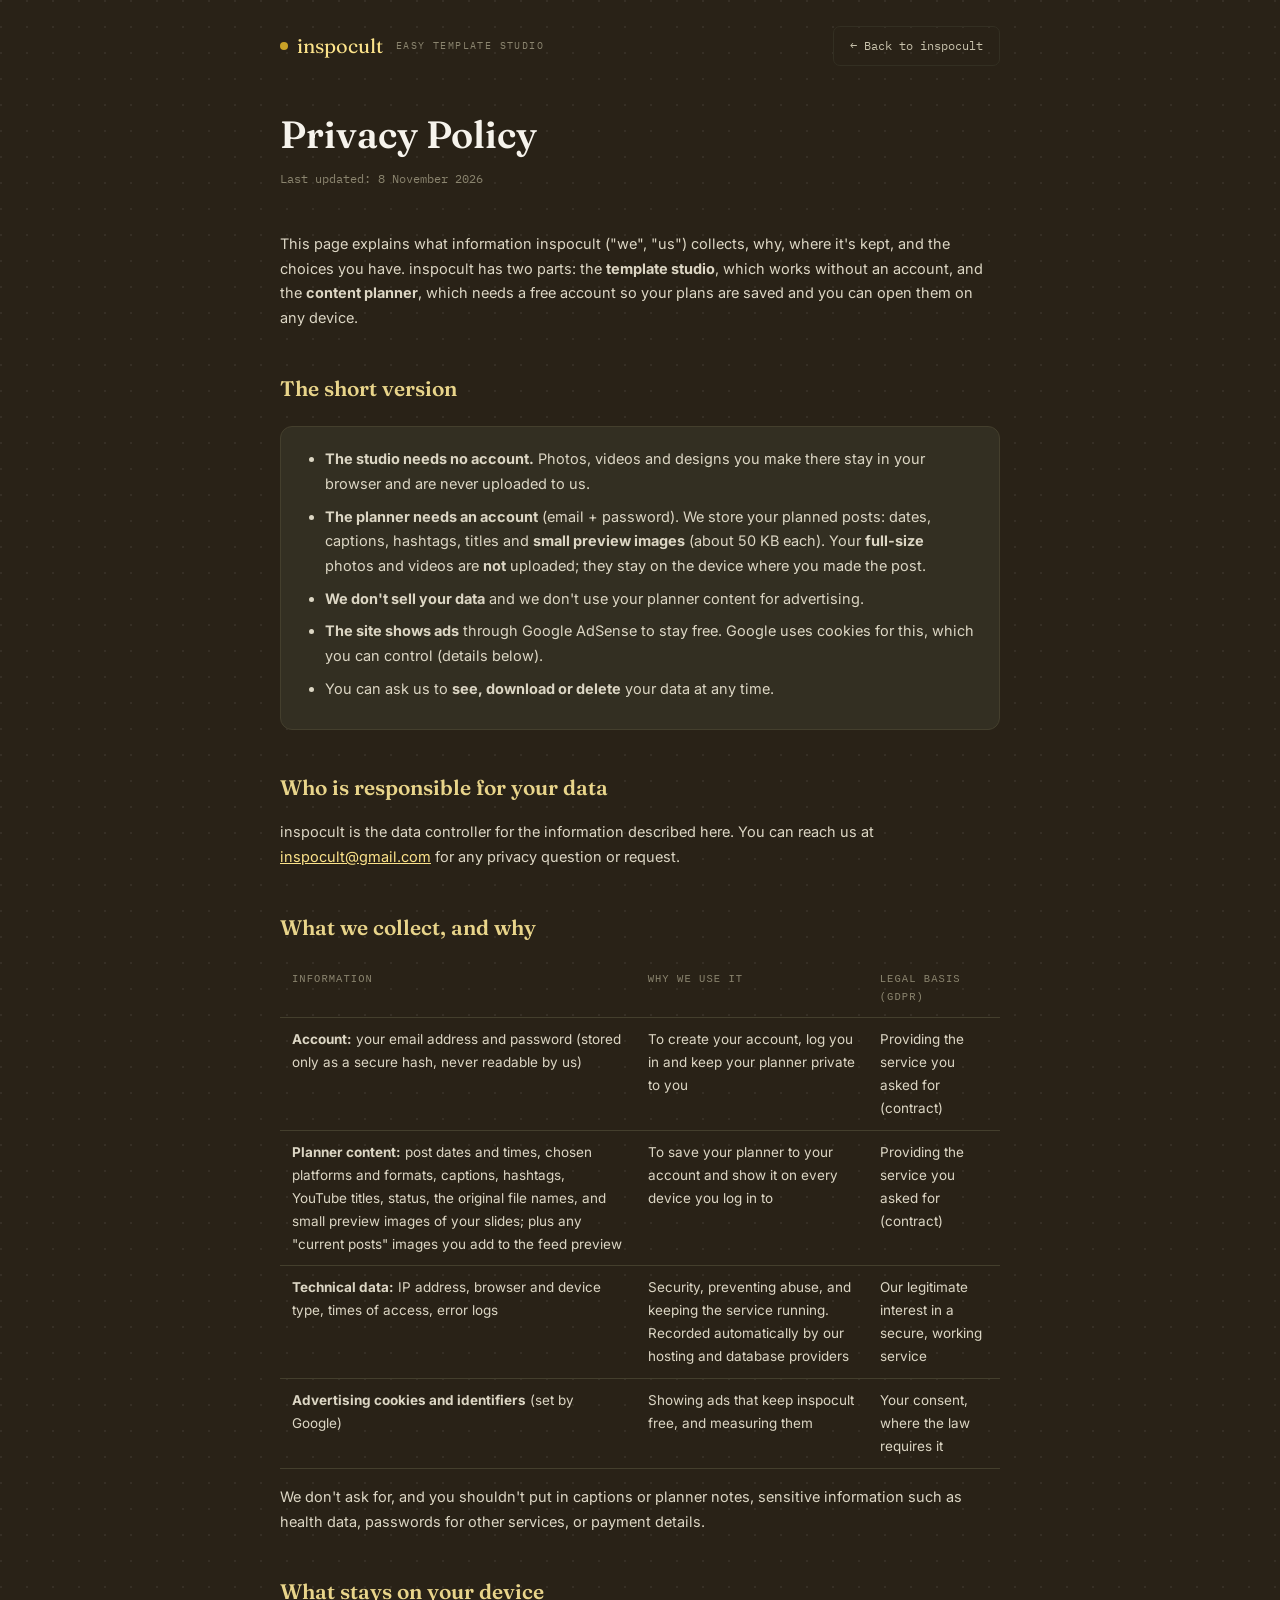
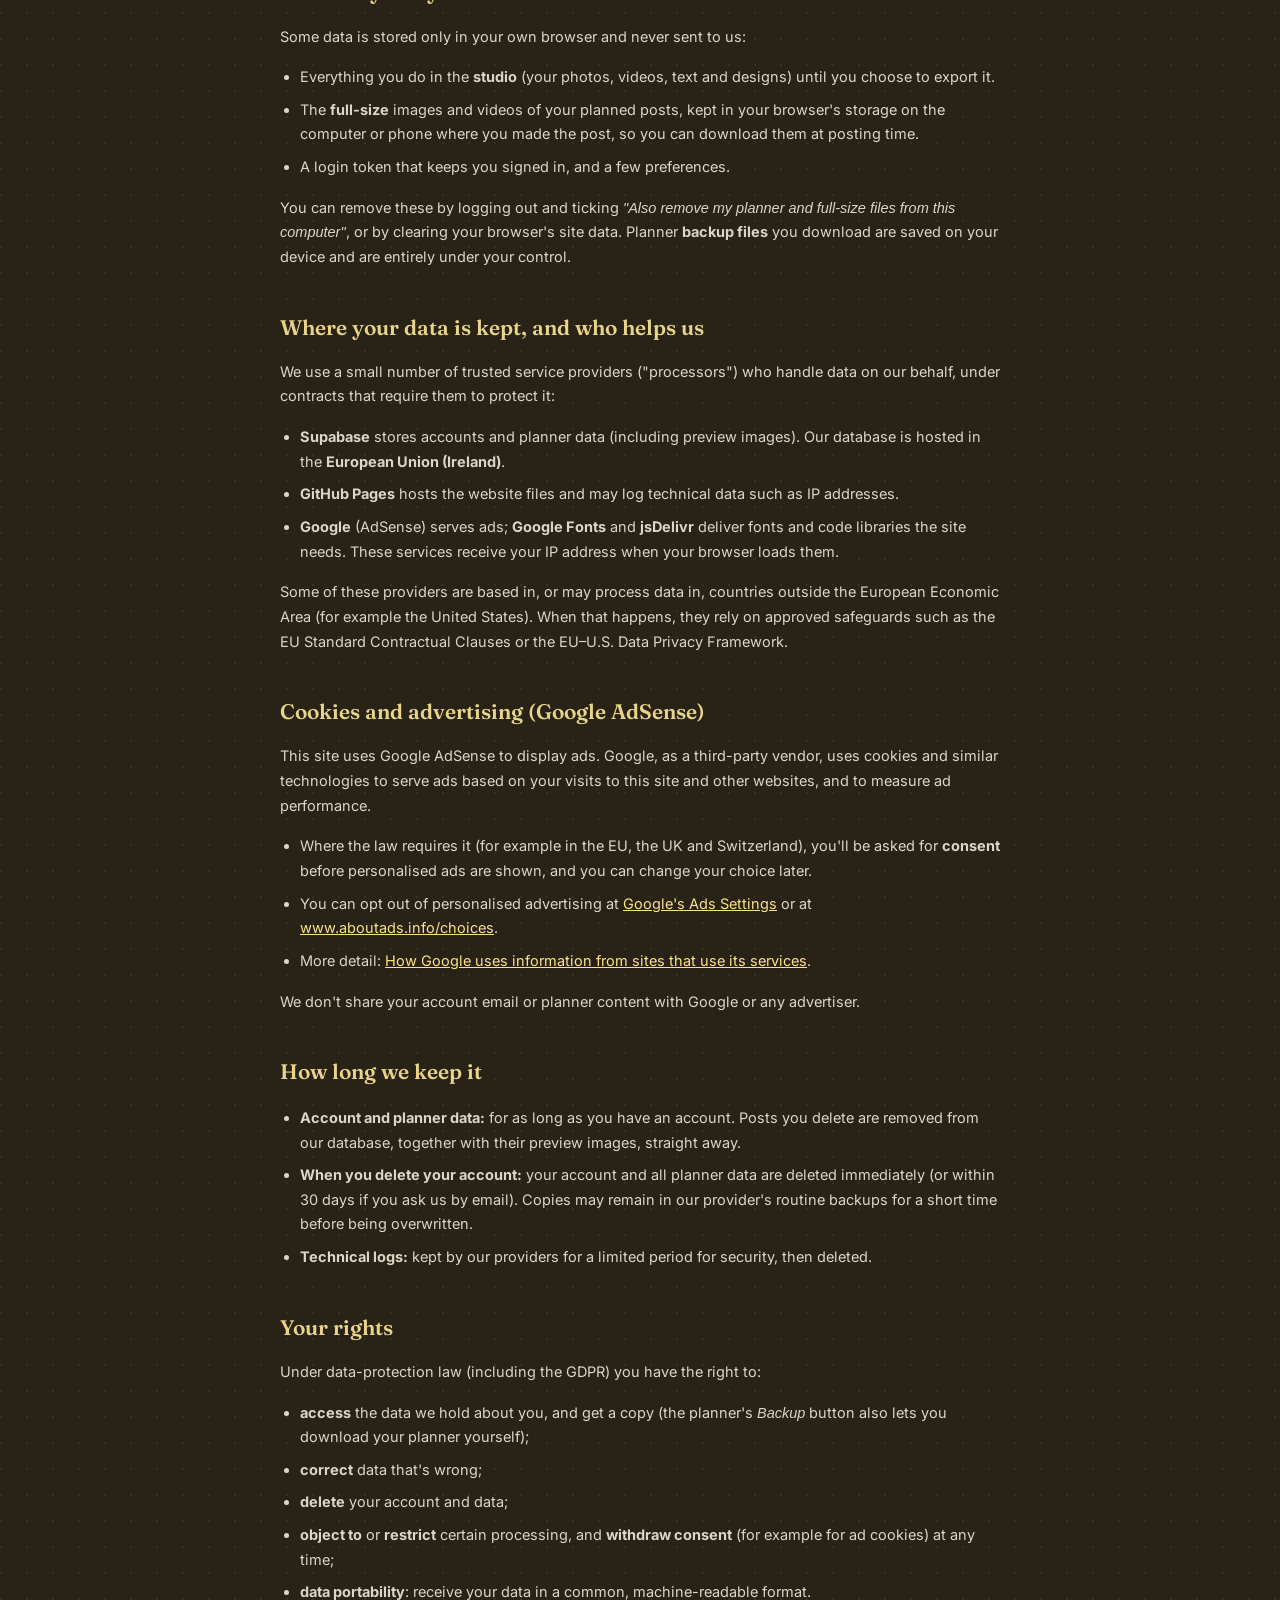
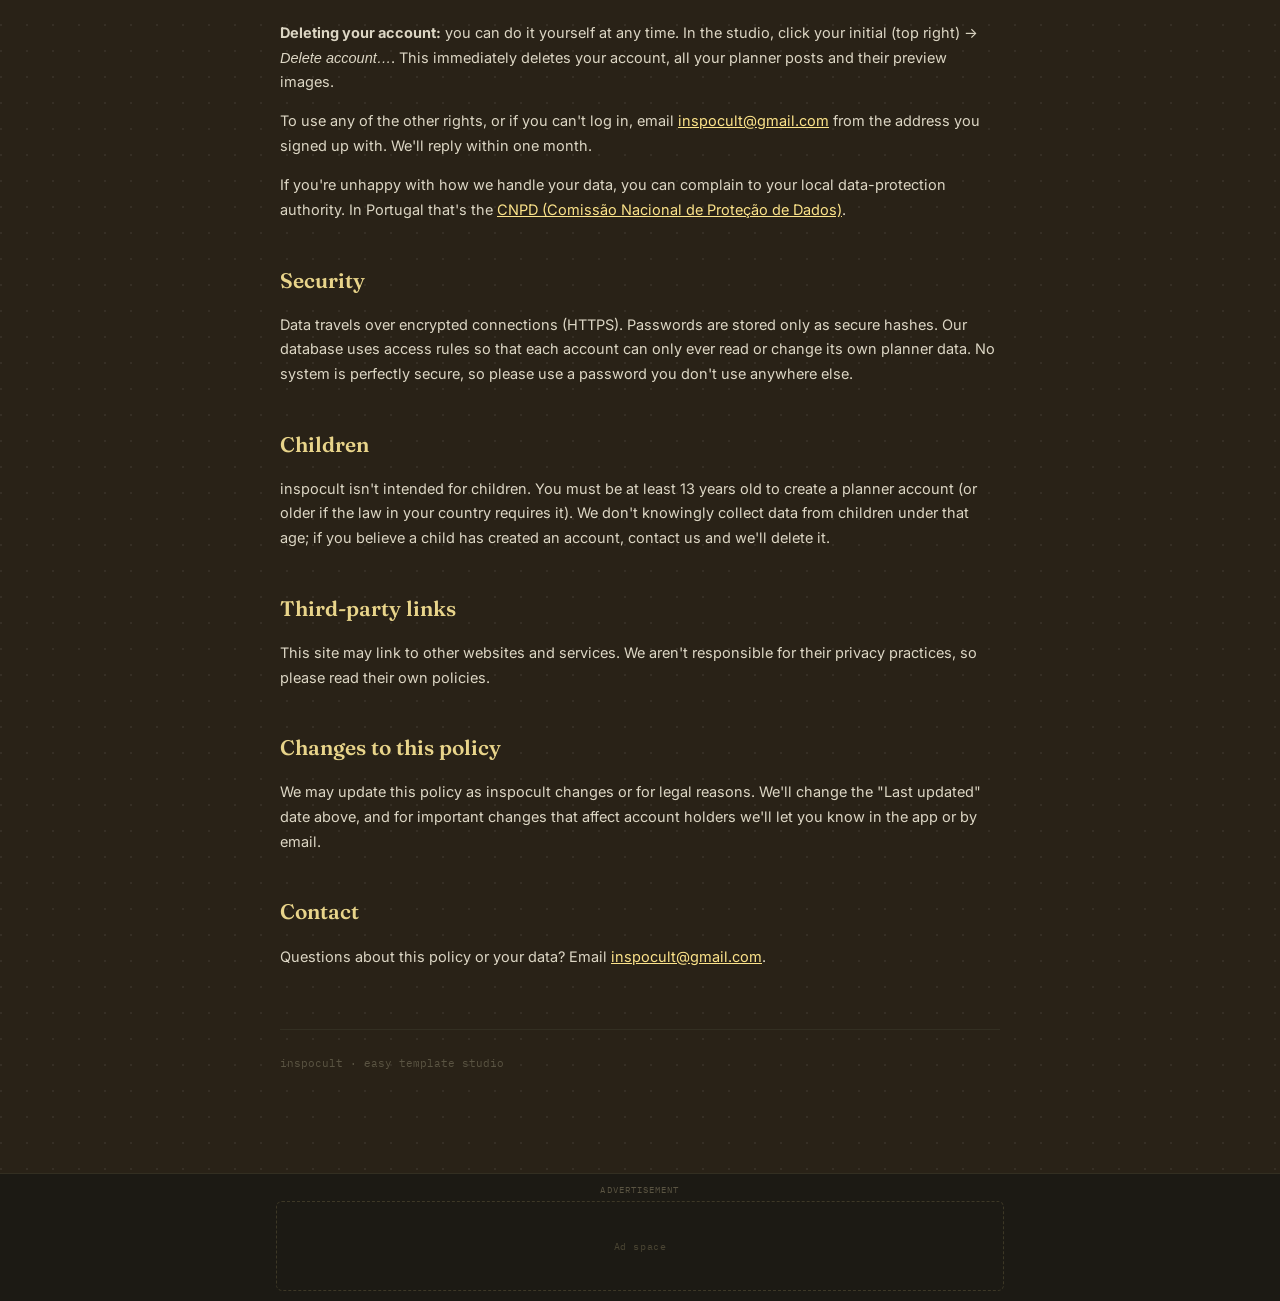
==== commit b5602b8e: "Add files via upload" ====
--- a/privacy-policy.html
+++ b/privacy-policy.html
@@ -133,7 +133,7 @@
     <h2>How long we keep it</h2>
     <ul>
       <li><b>Account and planner data:</b> for as long as you have an account. Posts you delete are removed from our database, together with their preview images, straight away.</li>
-      <li><b>When you delete your account:</b> we delete your account and all planner data within 30 days. Copies may remain in our provider's routine backups for a short time before being overwritten.</li>
+      <li><b>When you delete your account:</b> your account and all planner data are deleted immediately (or within 30 days if you ask us by email). Copies may remain in our provider's routine backups for a short time before being overwritten.</li>
       <li><b>Technical logs:</b> kept by our providers for a limited period for security, then deleted.</li>
     </ul>
 
@@ -146,7 +146,8 @@
       <li><b>object to</b> or <b>restrict</b> certain processing, and <b>withdraw consent</b> (for example for ad cookies) at any time;</li>
       <li><b>data portability</b>: receive your data in a common, machine-readable format.</li>
     </ul>
-    <p>To use any of these rights, including deleting your account, email <a href="mailto:inspocult@gmail.com">inspocult@gmail.com</a> from the address you signed up with. We'll reply within one month.</p>
+    <p><b>Deleting your account:</b> you can do it yourself at any time. In the studio, click your initial (top right) → <i>Delete account…</i>. This immediately deletes your account, all your planner posts and their preview images.</p>
+    <p>To use any of the other rights, or if you can't log in, email <a href="mailto:inspocult@gmail.com">inspocult@gmail.com</a> from the address you signed up with. We'll reply within one month.</p>
     <p>If you're unhappy with how we handle your data, you can complain to your local data-protection authority. In Portugal that's the <a href="https://www.cnpd.pt" target="_blank" rel="noopener">CNPD (Comissão Nacional de Proteção de Dados)</a>.</p>
 
     <h2>Security</h2>
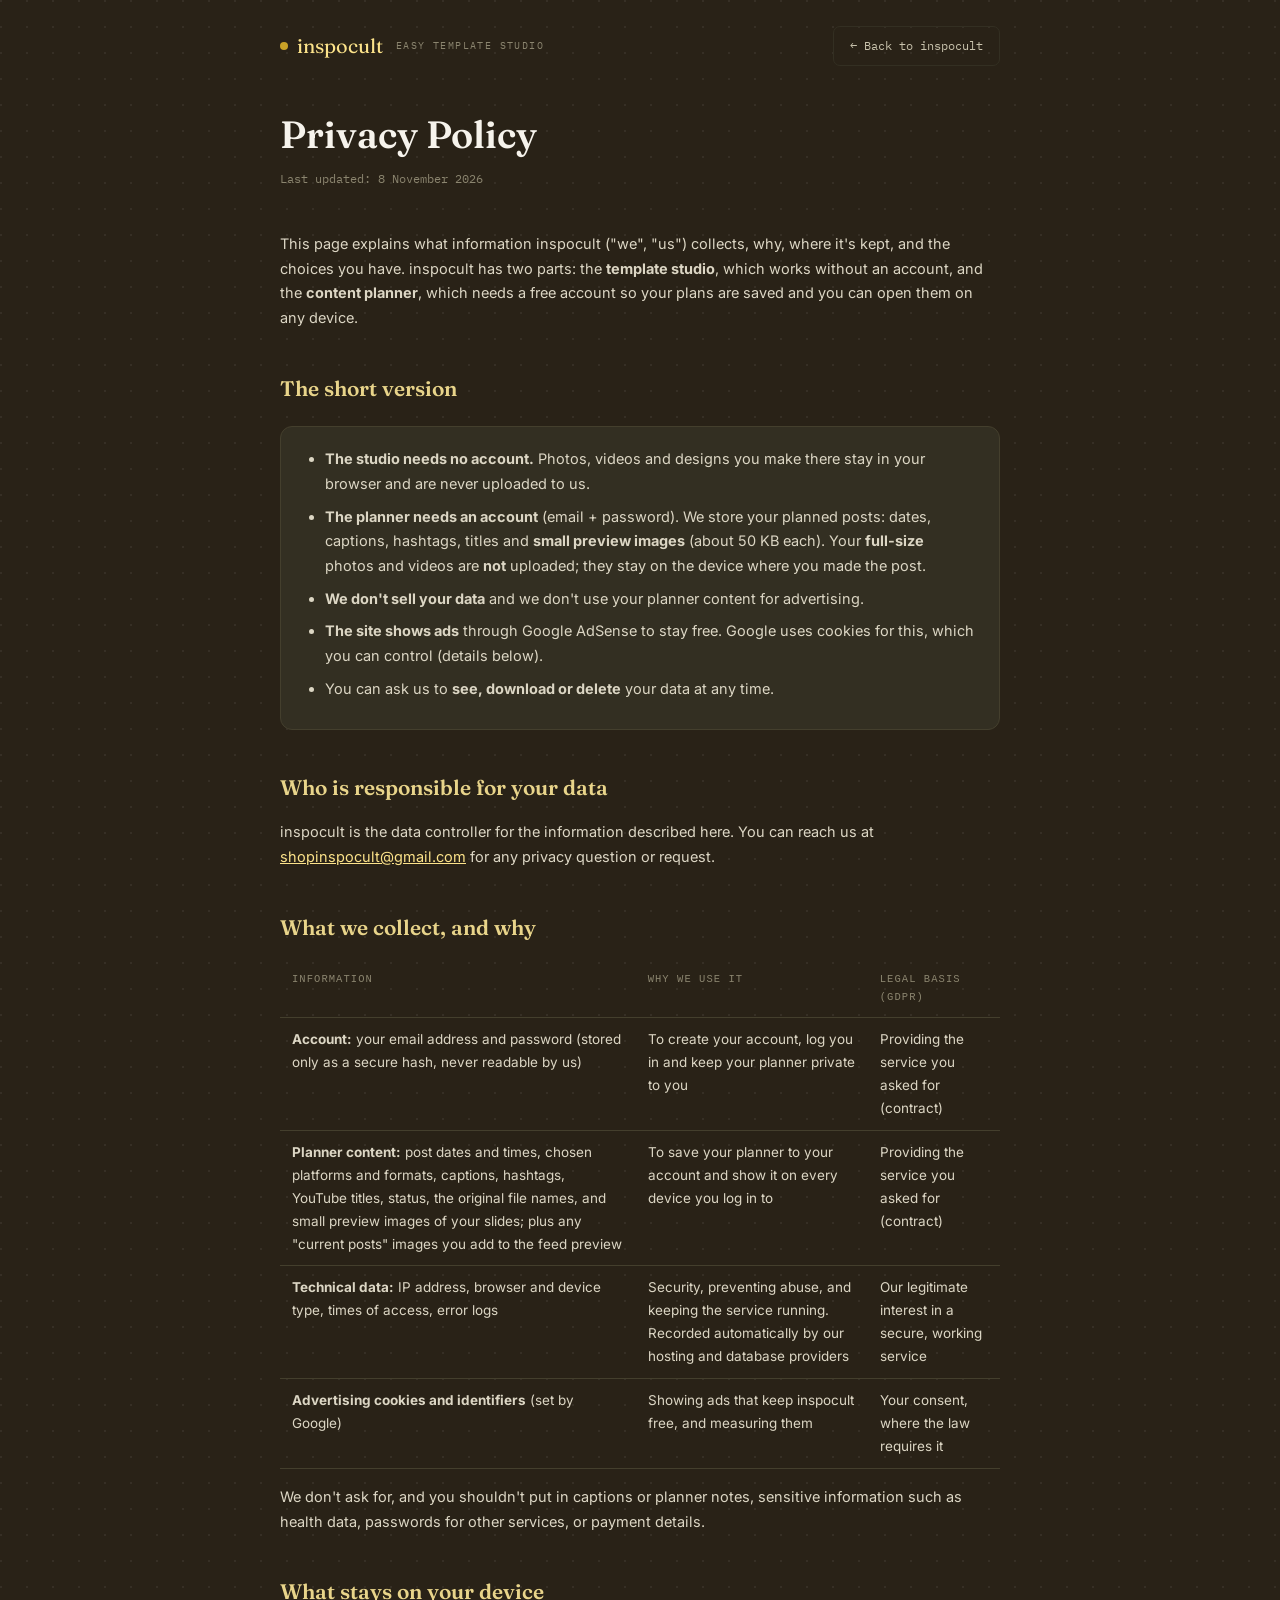
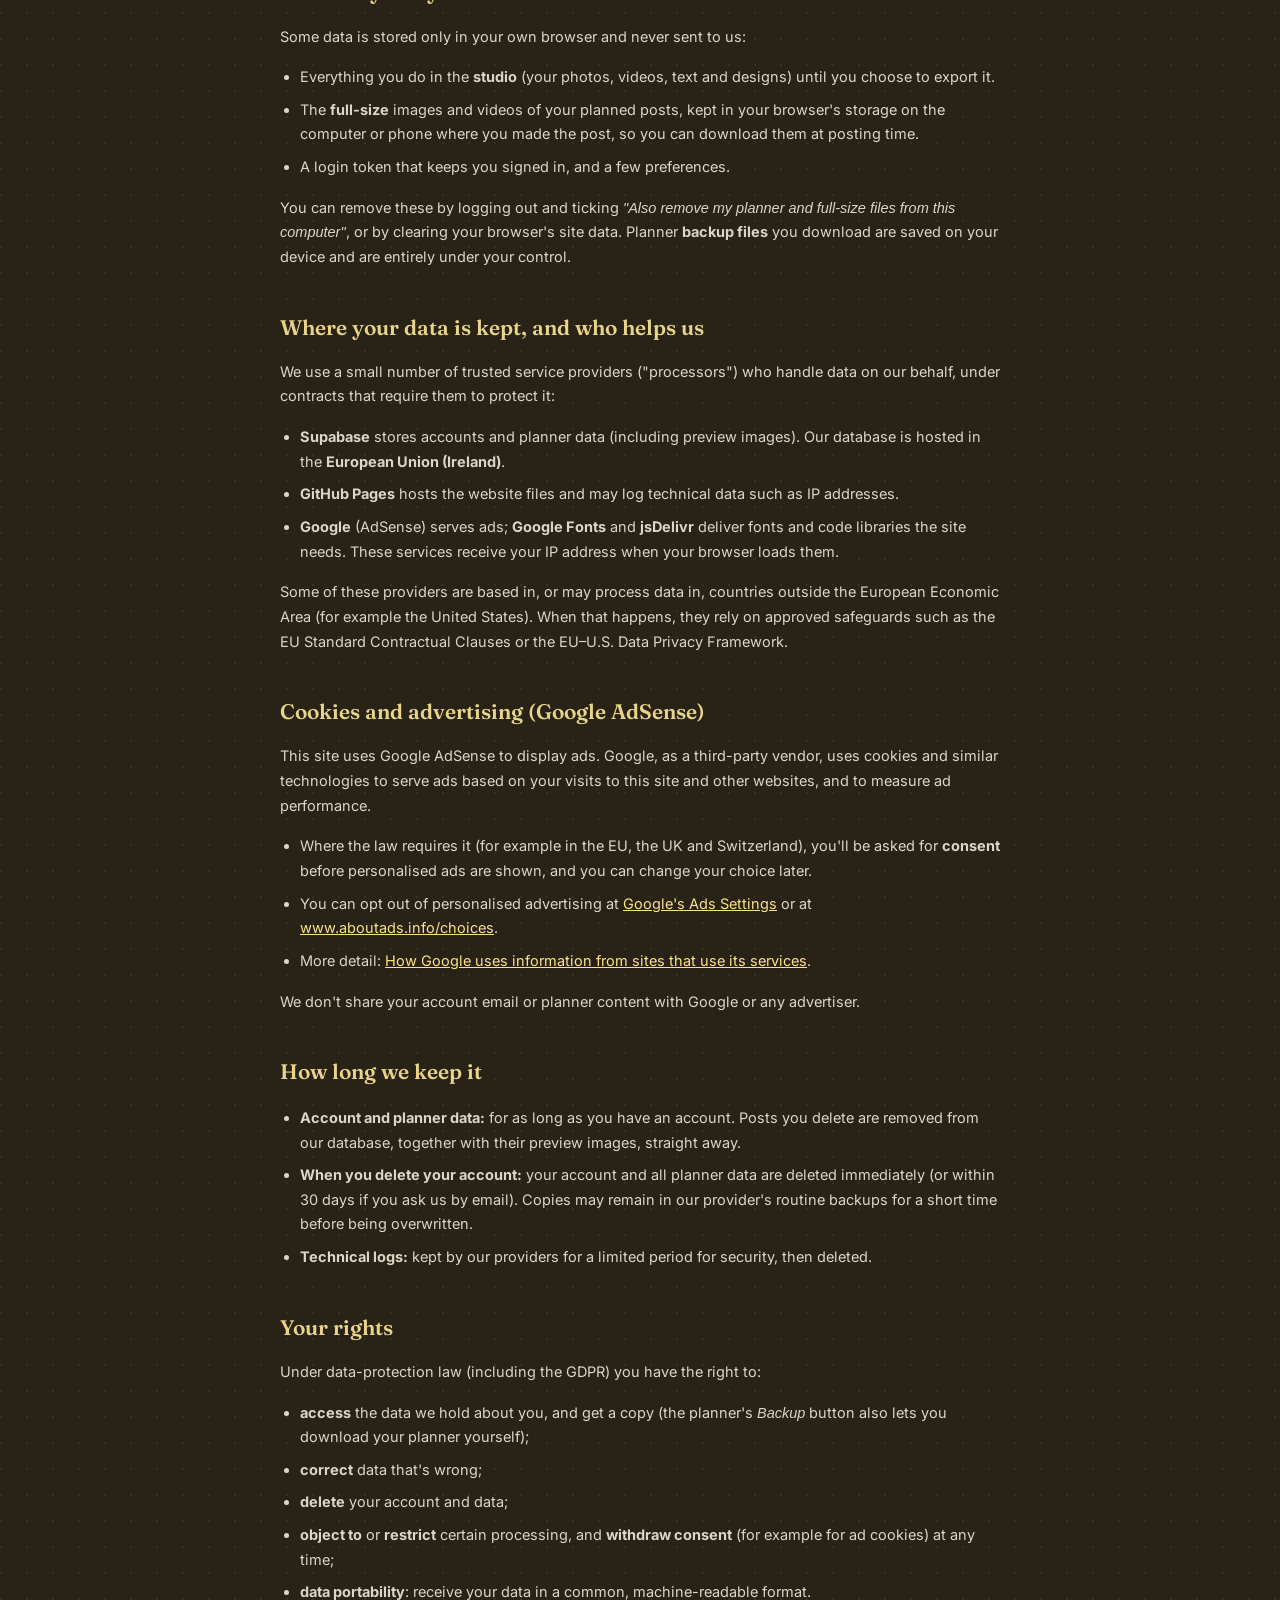
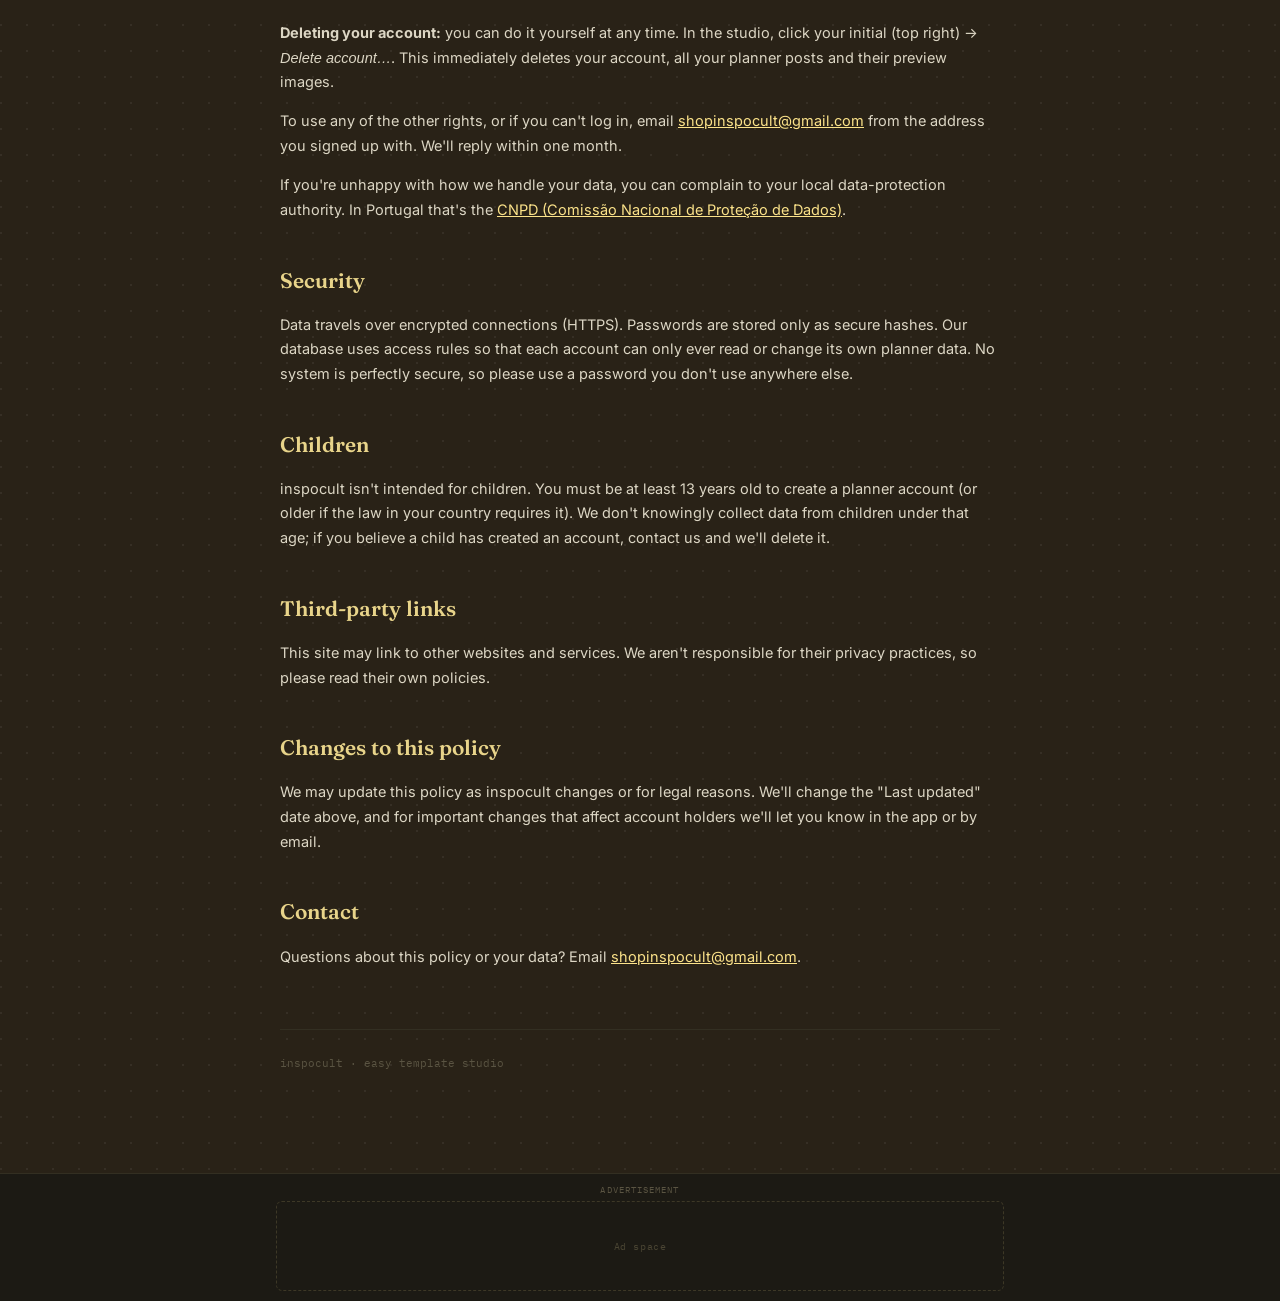
==== commit 65b1027b: "Add files via upload" ====
--- a/privacy-policy.html
+++ b/privacy-policy.html
@@ -87,7 +87,7 @@
     </div>
 
     <h2>Who is responsible for your data</h2>
-    <p>inspocult is the data controller for the information described here. You can reach us at <a href="mailto:inspocult@gmail.com">inspocult@gmail.com</a> for any privacy question or request.</p>
+    <p>inspocult is the data controller for the information described here. You can reach us at <a href="mailto:shopinspocult@gmail.com">shopinspocult@gmail.com</a> for any privacy question or request.</p>
 
     <h2>What we collect, and why</h2>
     <div class="table-wrap">
@@ -147,7 +147,7 @@
       <li><b>data portability</b>: receive your data in a common, machine-readable format.</li>
     </ul>
     <p><b>Deleting your account:</b> you can do it yourself at any time. In the studio, click your initial (top right) → <i>Delete account…</i>. This immediately deletes your account, all your planner posts and their preview images.</p>
-    <p>To use any of the other rights, or if you can't log in, email <a href="mailto:inspocult@gmail.com">inspocult@gmail.com</a> from the address you signed up with. We'll reply within one month.</p>
+    <p>To use any of the other rights, or if you can't log in, email <a href="mailto:shopinspocult@gmail.com">shopinspocult@gmail.com</a> from the address you signed up with. We'll reply within one month.</p>
     <p>If you're unhappy with how we handle your data, you can complain to your local data-protection authority. In Portugal that's the <a href="https://www.cnpd.pt" target="_blank" rel="noopener">CNPD (Comissão Nacional de Proteção de Dados)</a>.</p>
 
     <h2>Security</h2>
@@ -163,7 +163,7 @@
     <p>We may update this policy as inspocult changes or for legal reasons. We'll change the "Last updated" date above, and for important changes that affect account holders we'll let you know in the app or by email.</p>
 
     <h2>Contact</h2>
-    <p>Questions about this policy or your data? Email <a href="mailto:inspocult@gmail.com">inspocult@gmail.com</a>.</p>
+    <p>Questions about this policy or your data? Email <a href="mailto:shopinspocult@gmail.com">shopinspocult@gmail.com</a>.</p>
 
     <footer>
       inspocult · easy template studio
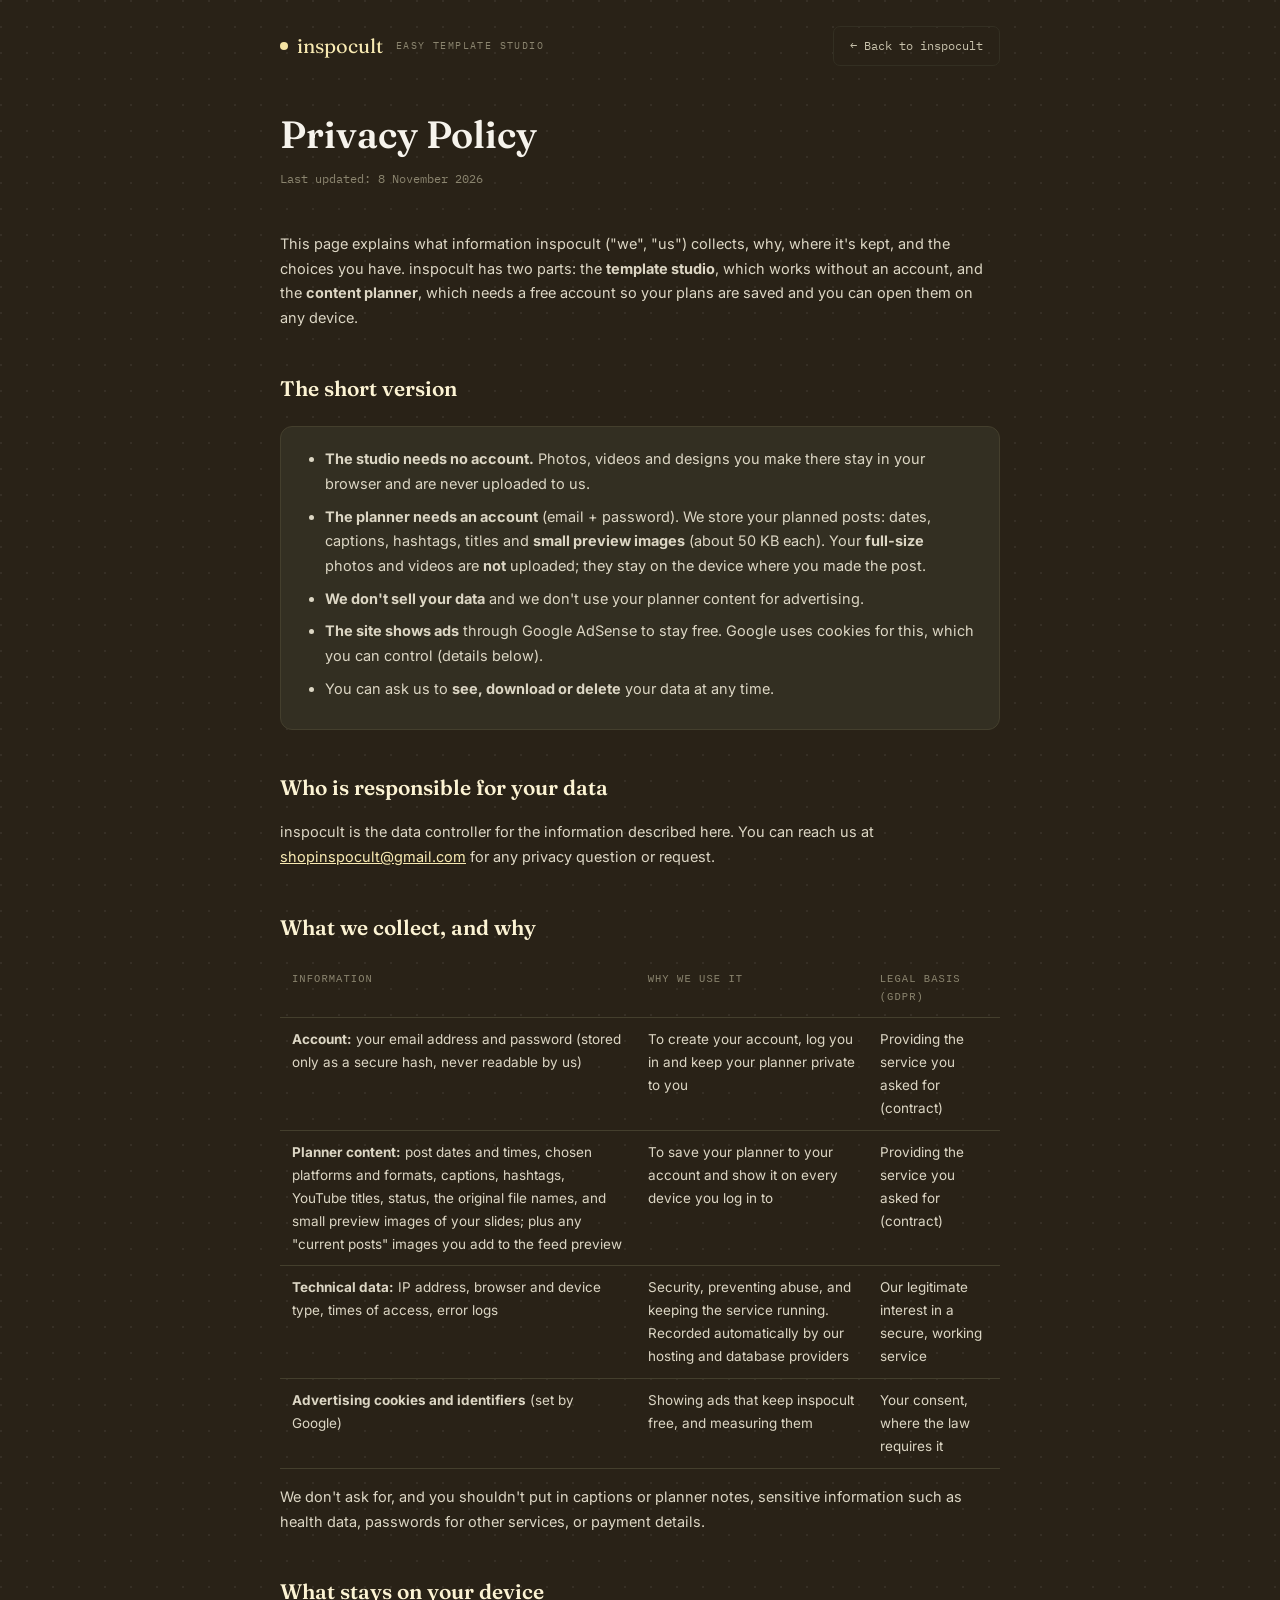
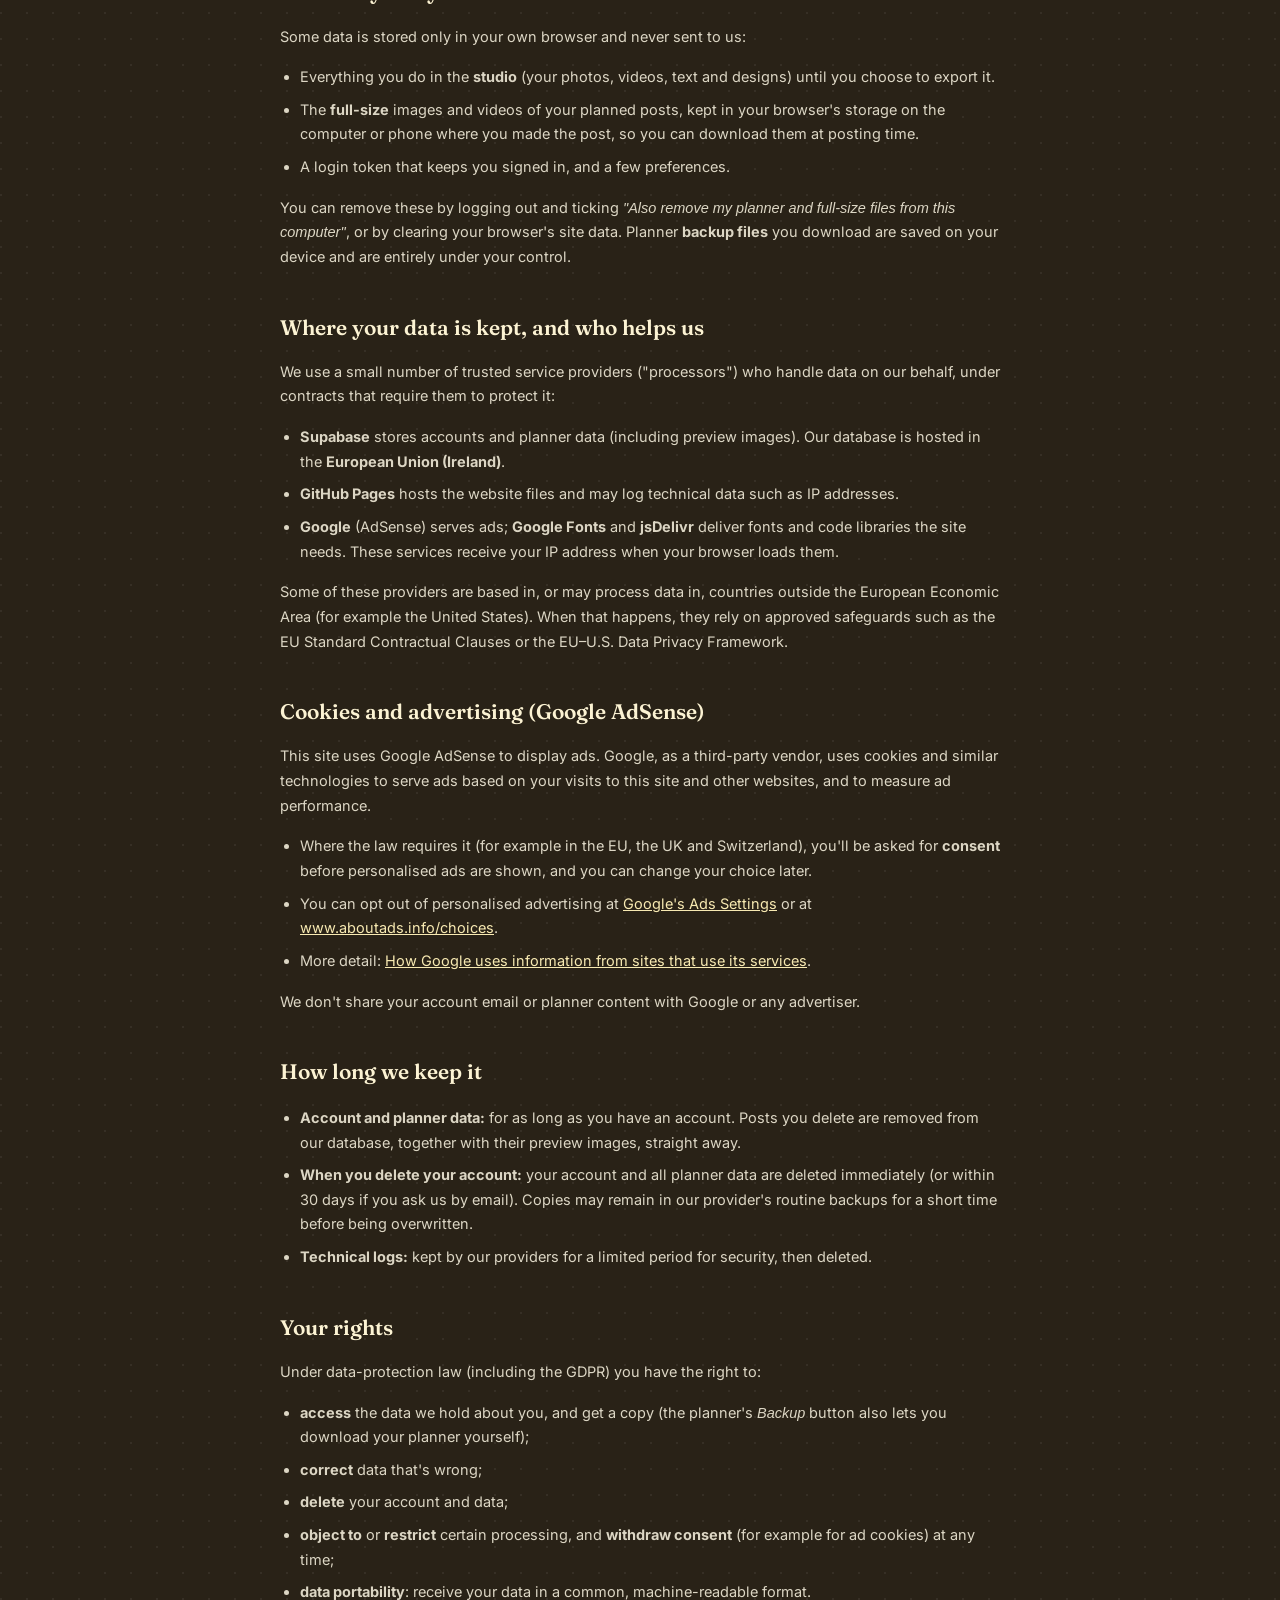
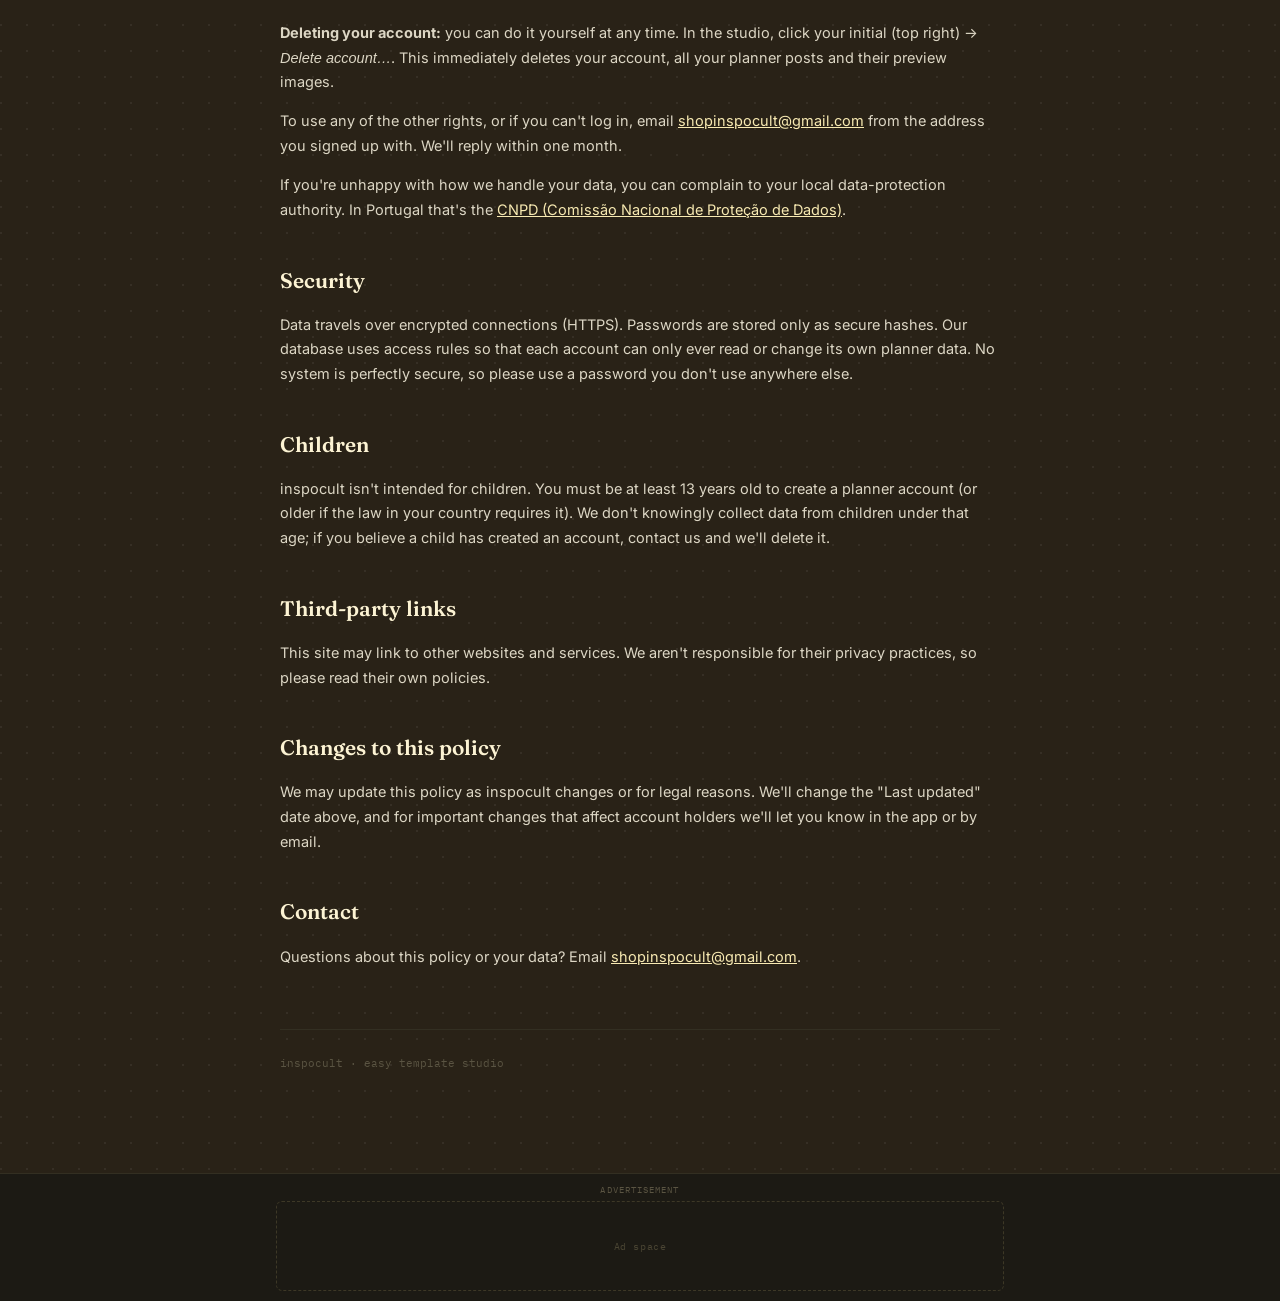
==== commit 2263aad0: "Add files via upload" ====
--- a/privacy-policy.html
+++ b/privacy-policy.html
@@ -14,9 +14,9 @@
     --ink:#292217;
     --paper:#f6f3ec;
     --line:#332f22;
-    --gold:#c9a227;
-    --gold-dim:#e8d48a;
-    --brand-yellow:#FCE38A;
+    --gold:#F5E3A3;      /* butter yellow (was mustard #c9a227) */
+    --gold-dim:#FCF3D3;
+    --brand-yellow:#F8EAB2;
     --mono:'IBM Plex Mono', monospace;
     --display:'Fraunces', serif;
     --body:'Inter', sans-serif;
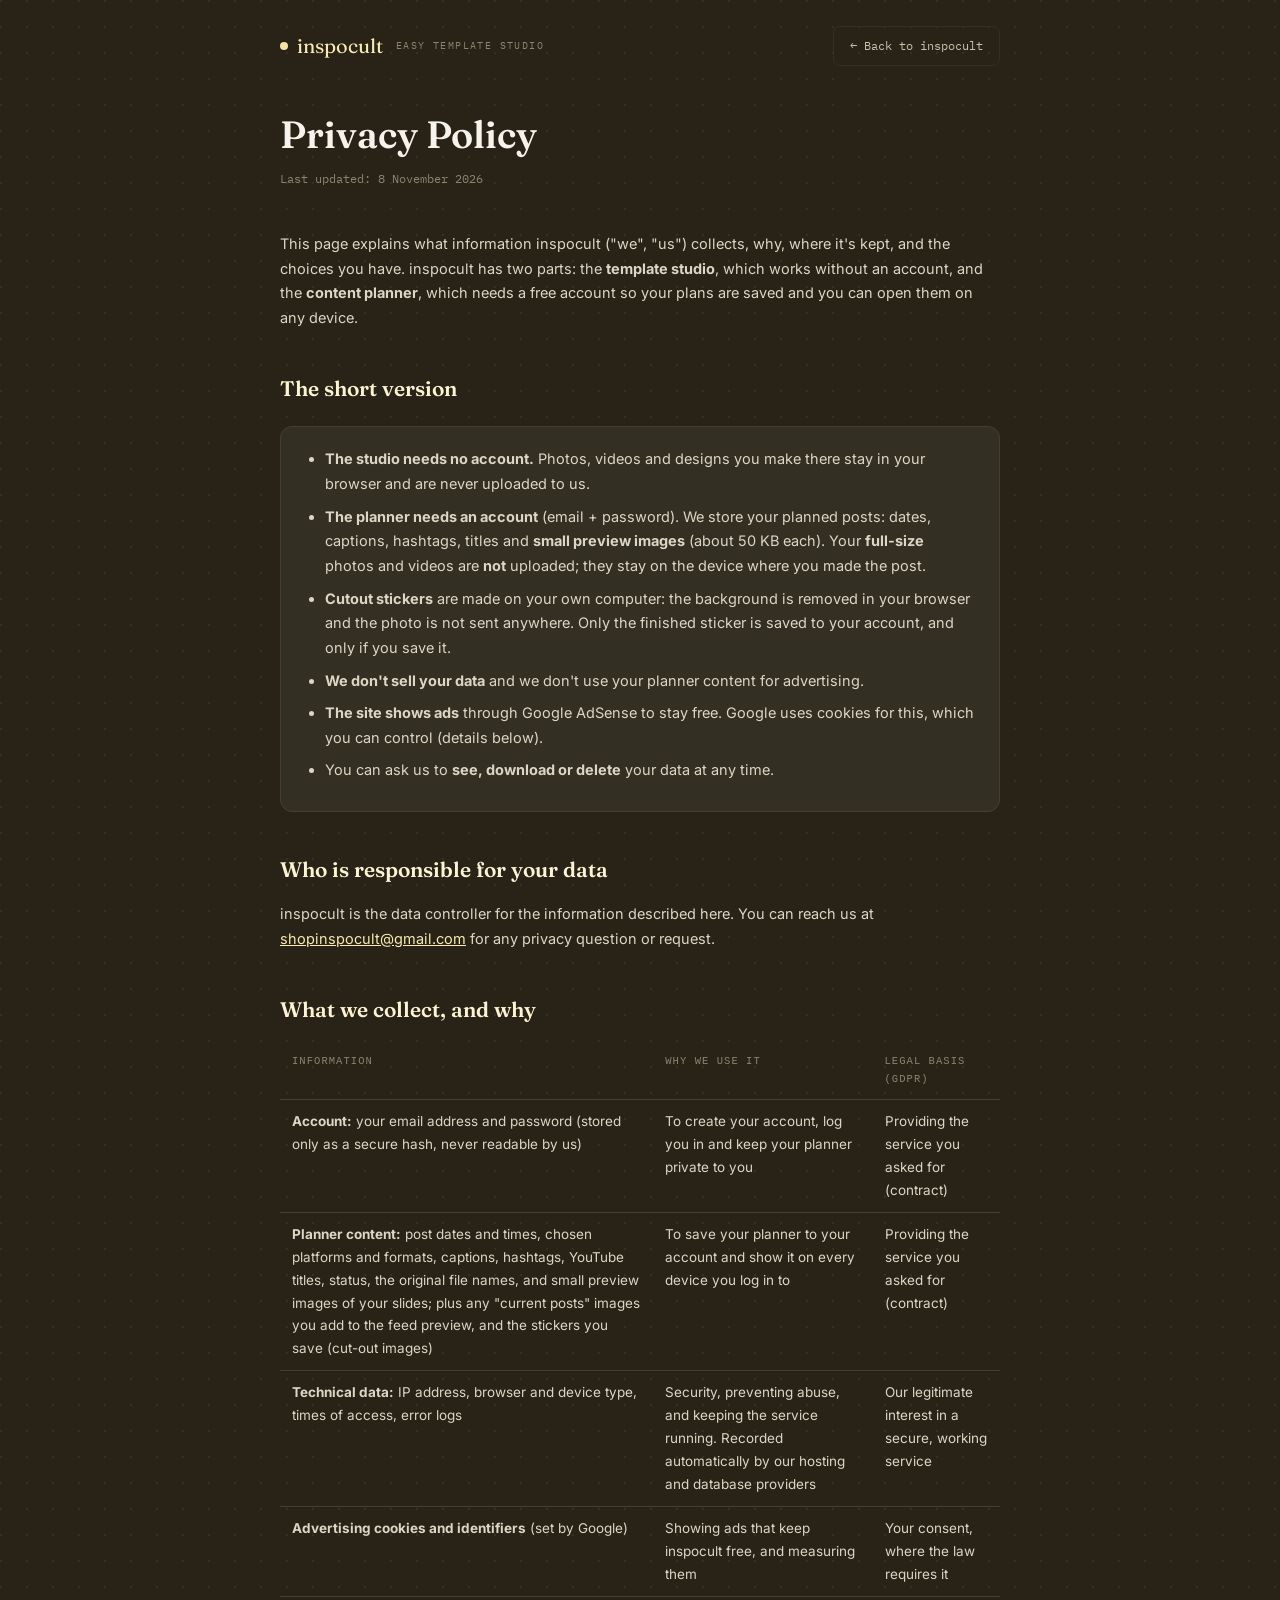
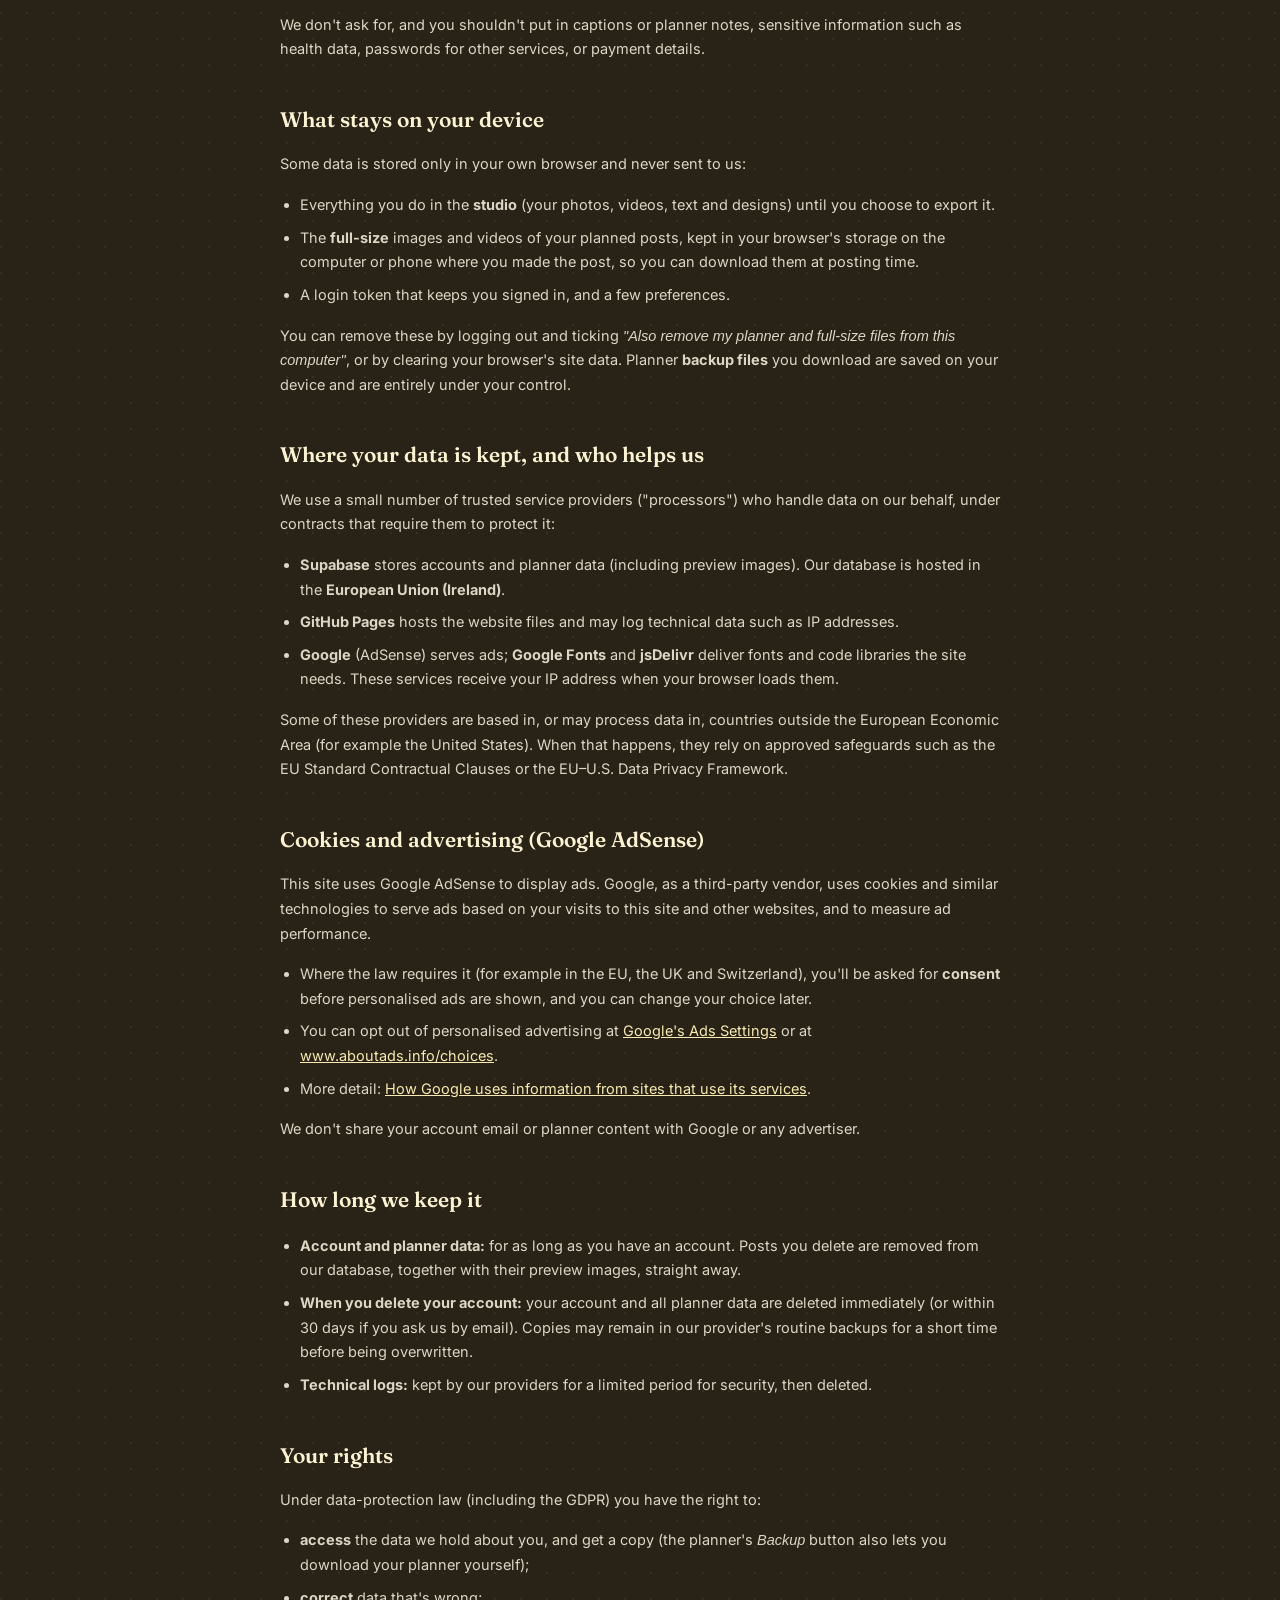
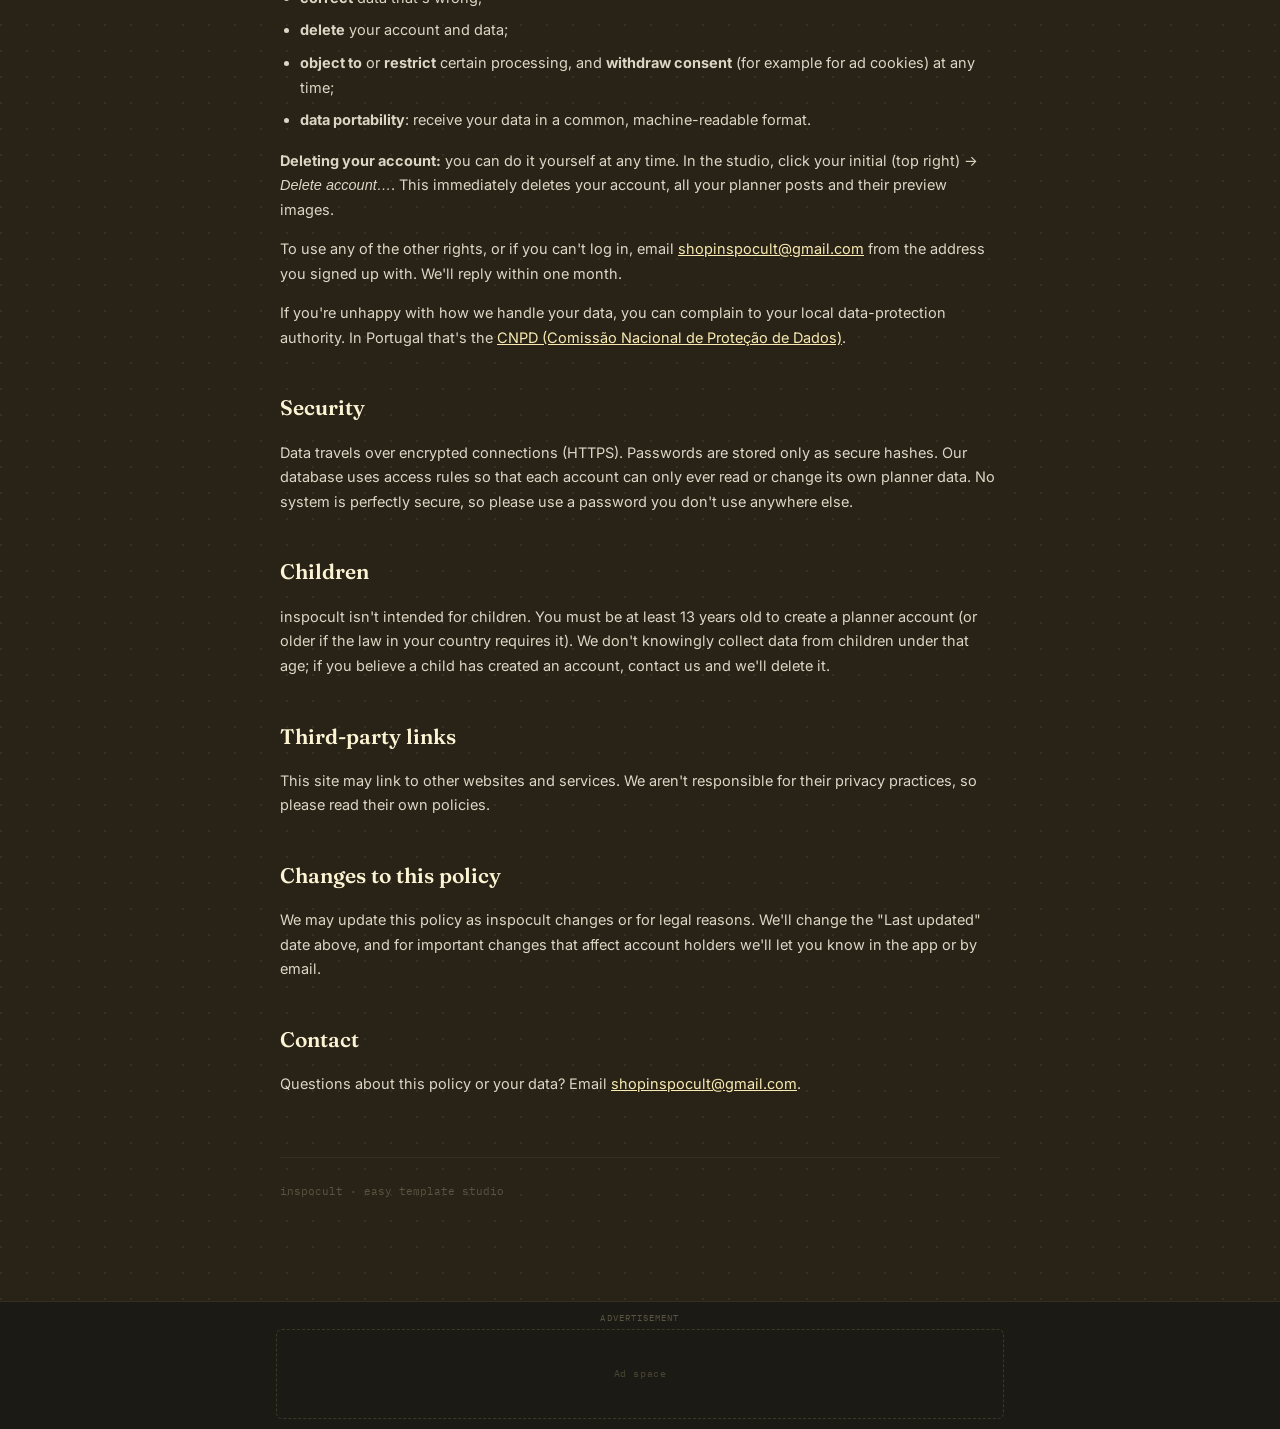
==== commit db8a4e0e: "Add files via upload" ====
--- a/privacy-policy.html
+++ b/privacy-policy.html
@@ -80,6 +80,7 @@
       <ul>
         <li><b>The studio needs no account.</b> Photos, videos and designs you make there stay in your browser and are never uploaded to us.</li>
         <li><b>The planner needs an account</b> (email + password). We store your planned posts: dates, captions, hashtags, titles and <b>small preview images</b> (about 50 KB each). Your <b>full-size</b> photos and videos are <b>not</b> uploaded; they stay on the device where you made the post.</li>
+        <li><b>Cutout stickers</b> are made on your own computer: the background is removed in your browser and the photo is not sent anywhere. Only the finished sticker is saved to your account, and only if you save it.</li>
         <li><b>We don't sell your data</b> and we don't use your planner content for advertising.</li>
         <li><b>The site shows ads</b> through Google AdSense to stay free. Google uses cookies for this, which you can control (details below).</li>
         <li>You can ask us to <b>see, download or delete</b> your data at any time.</li>
@@ -95,7 +96,7 @@
         <thead><tr><th>Information</th><th>Why we use it</th><th>Legal basis (GDPR)</th></tr></thead>
         <tbody>
           <tr><td><b>Account:</b> your email address and password (stored only as a secure hash, never readable by us)</td><td>To create your account, log you in and keep your planner private to you</td><td>Providing the service you asked for (contract)</td></tr>
-          <tr><td><b>Planner content:</b> post dates and times, chosen platforms and formats, captions, hashtags, YouTube titles, status, the original file names, and small preview images of your slides; plus any "current posts" images you add to the feed preview</td><td>To save your planner to your account and show it on every device you log in to</td><td>Providing the service you asked for (contract)</td></tr>
+          <tr><td><b>Planner content:</b> post dates and times, chosen platforms and formats, captions, hashtags, YouTube titles, status, the original file names, and small preview images of your slides; plus any "current posts" images you add to the feed preview, and the stickers you save (cut-out images)</td><td>To save your planner to your account and show it on every device you log in to</td><td>Providing the service you asked for (contract)</td></tr>
           <tr><td><b>Technical data:</b> IP address, browser and device type, times of access, error logs</td><td>Security, preventing abuse, and keeping the service running. Recorded automatically by our hosting and database providers</td><td>Our legitimate interest in a secure, working service</td></tr>
           <tr><td><b>Advertising cookies and identifiers</b> (set by Google)</td><td>Showing ads that keep inspocult free, and measuring them</td><td>Your consent, where the law requires it</td></tr>
         </tbody>
